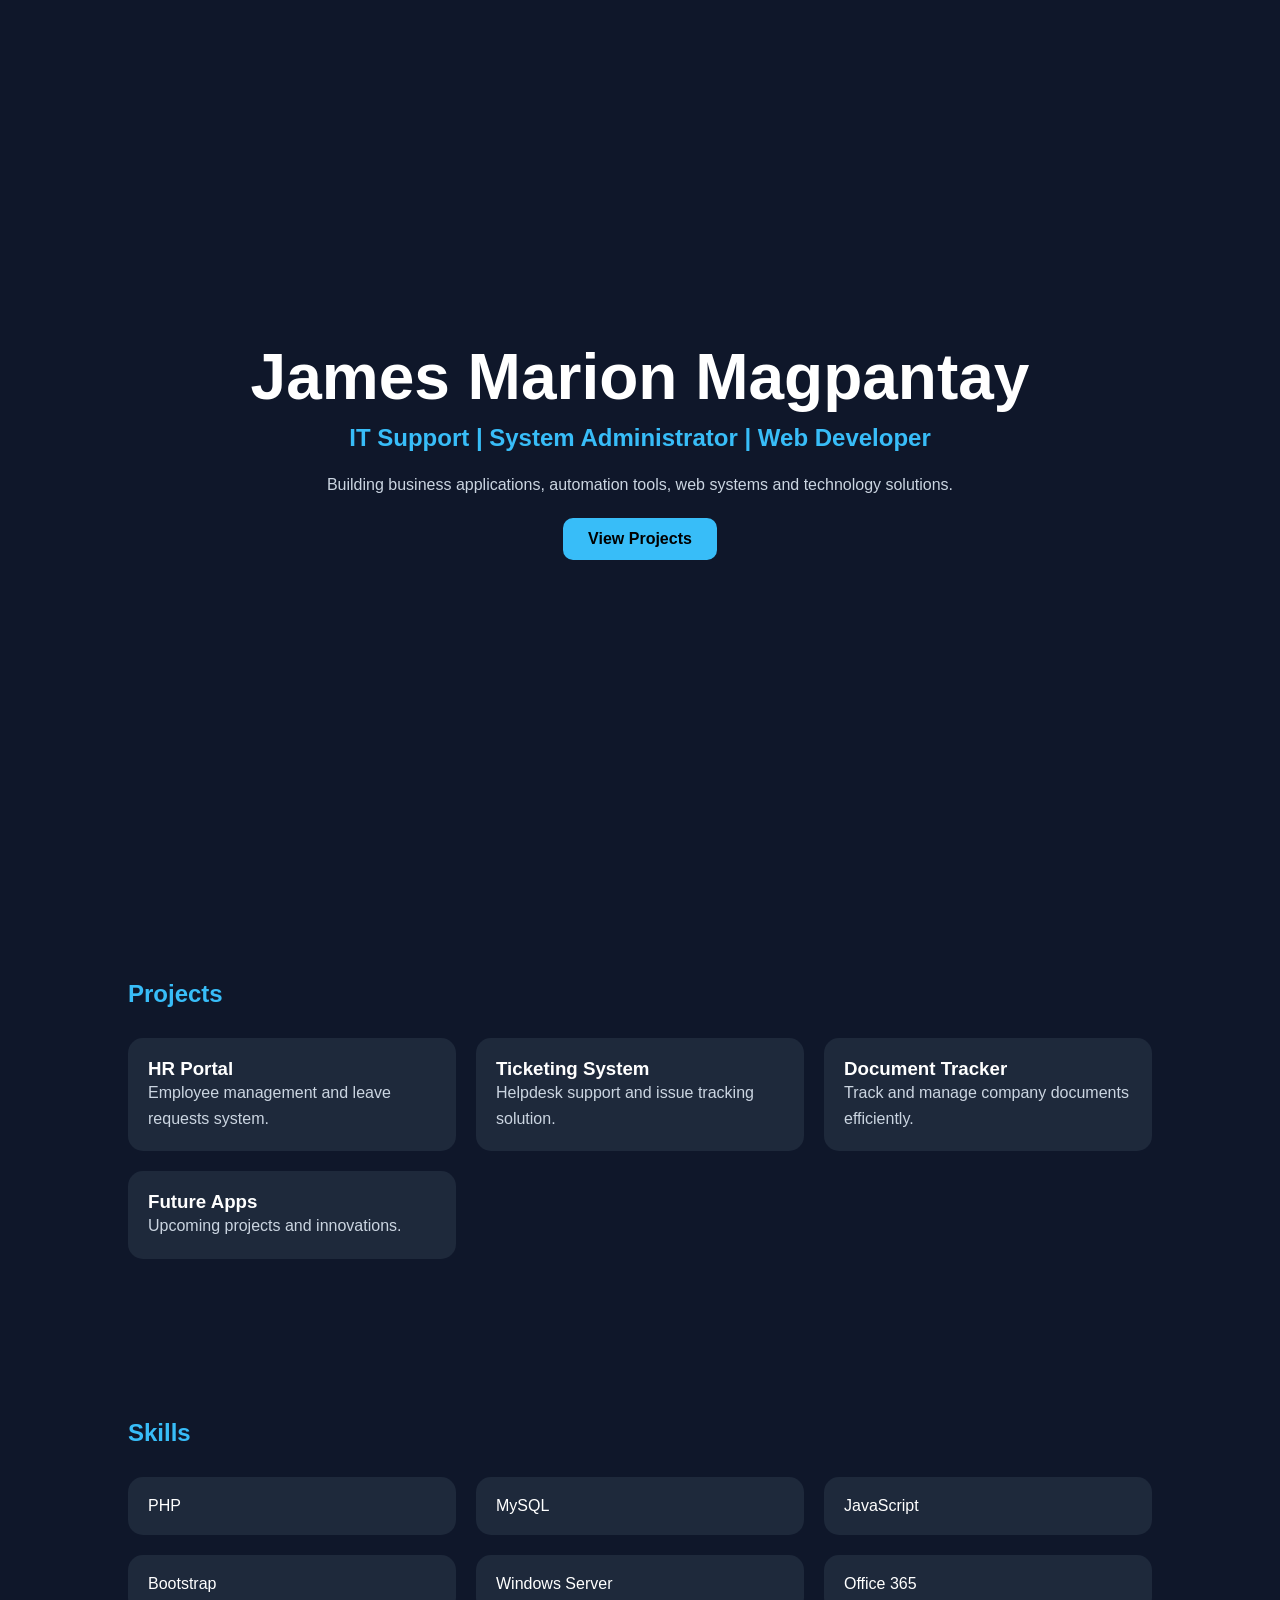
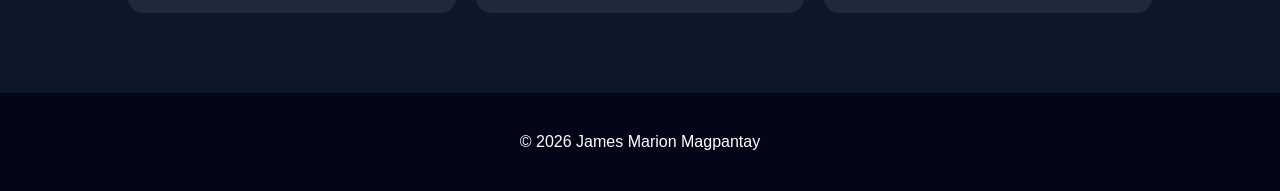
==== index.html @ 0eb78d51 "Rename Index.html to index.html" ====
<!DOCTYPE html>
<html lang="en">
<head>
<meta charset="UTF-8">
<meta name="viewport" content="width=device-width, initial-scale=1.0">
<title>James Marion Magpantay</title>

<style>
*{
margin:0;
padding:0;
box-sizing:border-box;
font-family:Segoe UI,sans-serif;
}

body{
background:#0f172a;
color:white;
}

header{
height:100vh;
display:flex;
flex-direction:column;
justify-content:center;
align-items:center;
text-align:center;
padding:20px;
}

h1{
font-size:4rem;
margin-bottom:10px;
}

h2{
color:#38bdf8;
margin-bottom:20px;
}

p{
max-width:700px;
line-height:1.6;
color:#cbd5e1;
}

.btn{
display:inline-block;
margin-top:20px;
padding:12px 25px;
background:#38bdf8;
color:#000;
text-decoration:none;
border-radius:10px;
font-weight:bold;
}

section{
padding:80px 10%;
}

.cards{
display:grid;
grid-template-columns:repeat(auto-fit,minmax(250px,1fr));
gap:20px;
margin-top:30px;
}

.card{
background:#1e293b;
padding:20px;
border-radius:15px;
transition:.3s;
}

.card:hover{
transform:translateY(-5px);
}

footer{
text-align:center;
padding:40px;
background:#020617;
}
</style>
</head>

<body>

<header>
<h1>James Marion Magpantay</h1>

<h2>IT Support | System Administrator | Web Developer</h2>

<p>
Building business applications, automation tools,
web systems and technology solutions.
</p>

<a href="#projects" class="btn">View Projects</a>
</header>

<section id="projects">

<h2>Projects</h2>

<div class="cards">

<div class="card">
<h3>HR Portal</h3>
<p>Employee management and leave requests system.</p>
</div>

<div class="card">
<h3>Ticketing System</h3>
<p>Helpdesk support and issue tracking solution.</p>
</div>

<div class="card">
<h3>Document Tracker</h3>
<p>Track and manage company documents efficiently.</p>
</div>

<div class="card">
<h3>Future Apps</h3>
<p>Upcoming projects and innovations.</p>
</div>

</div>

</section>

<section>

<h2>Skills</h2>

<div class="cards">

<div class="card">PHP</div>
<div class="card">MySQL</div>
<div class="card">JavaScript</div>
<div class="card">Bootstrap</div>
<div class="card">Windows Server</div>
<div class="card">Office 365</div>

</div>

</section>

<footer>
© 2026 James Marion Magpantay
</footer>

</body>
</html>
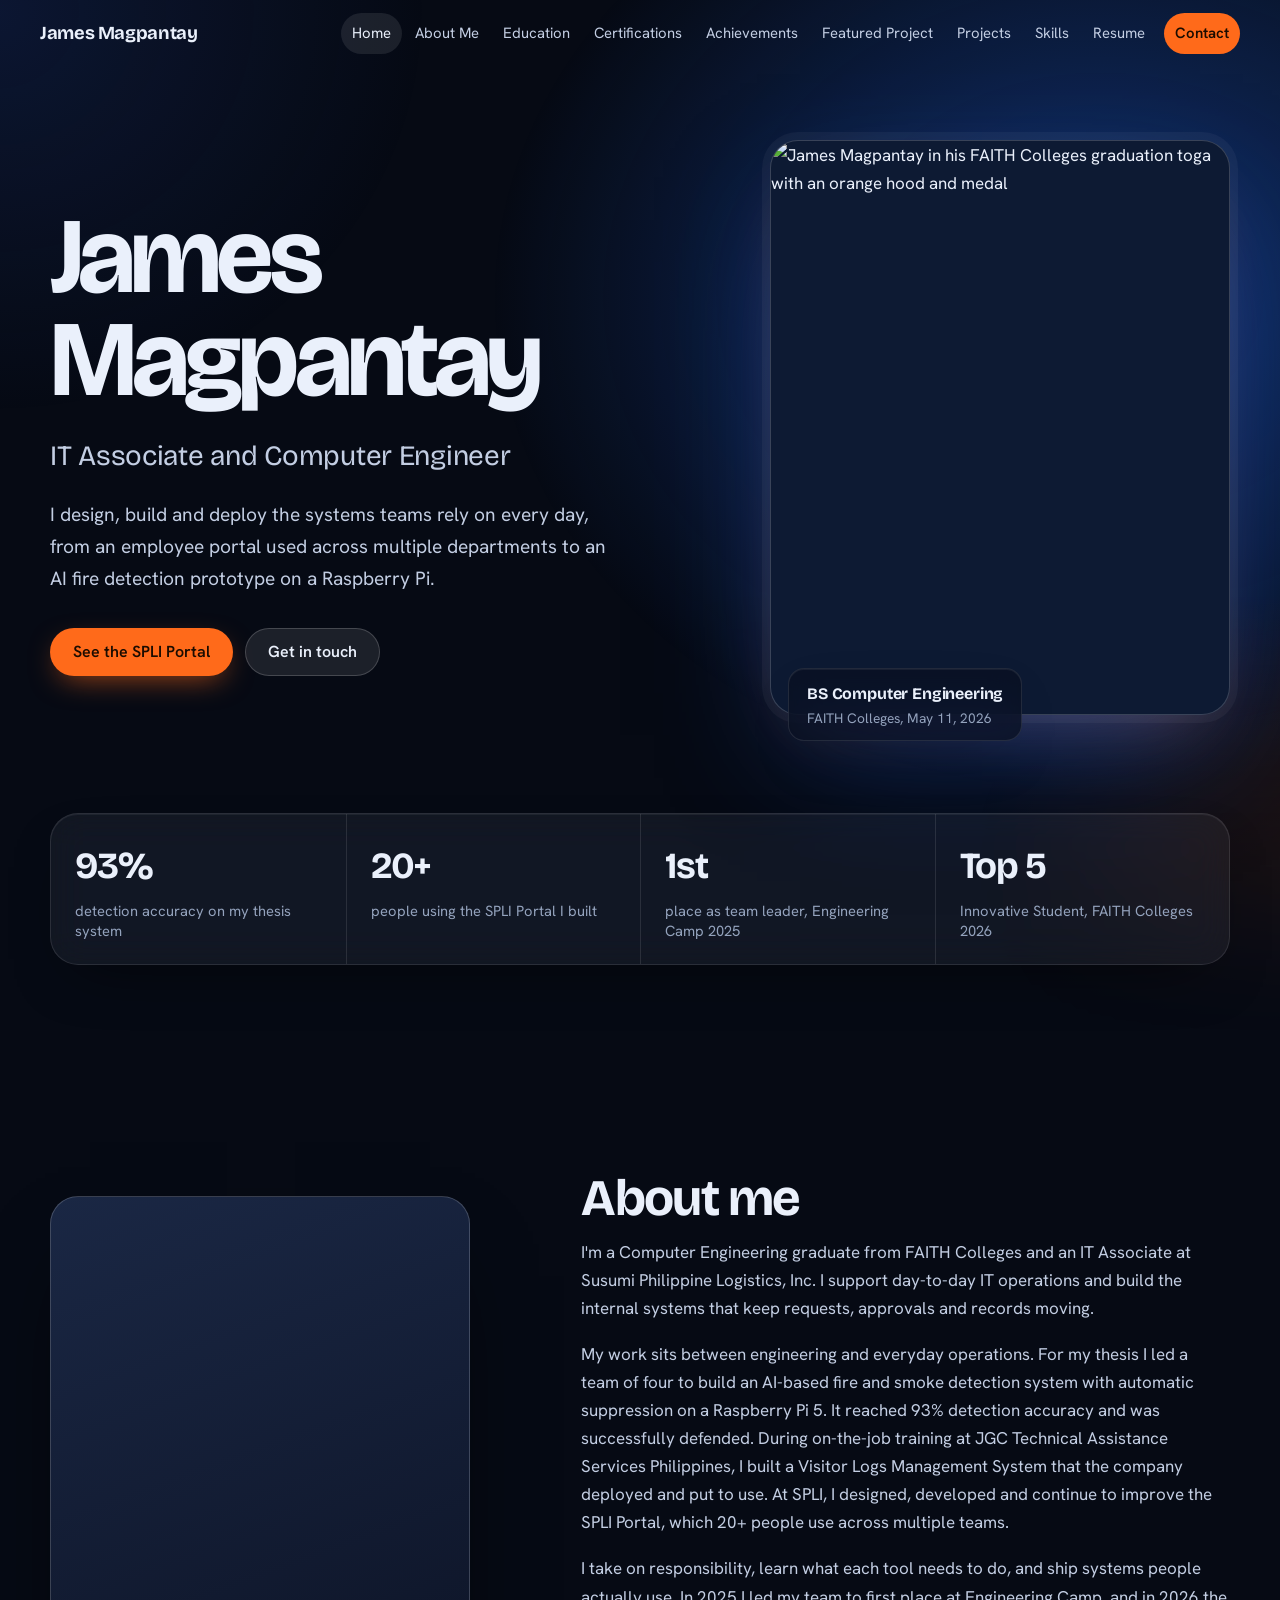
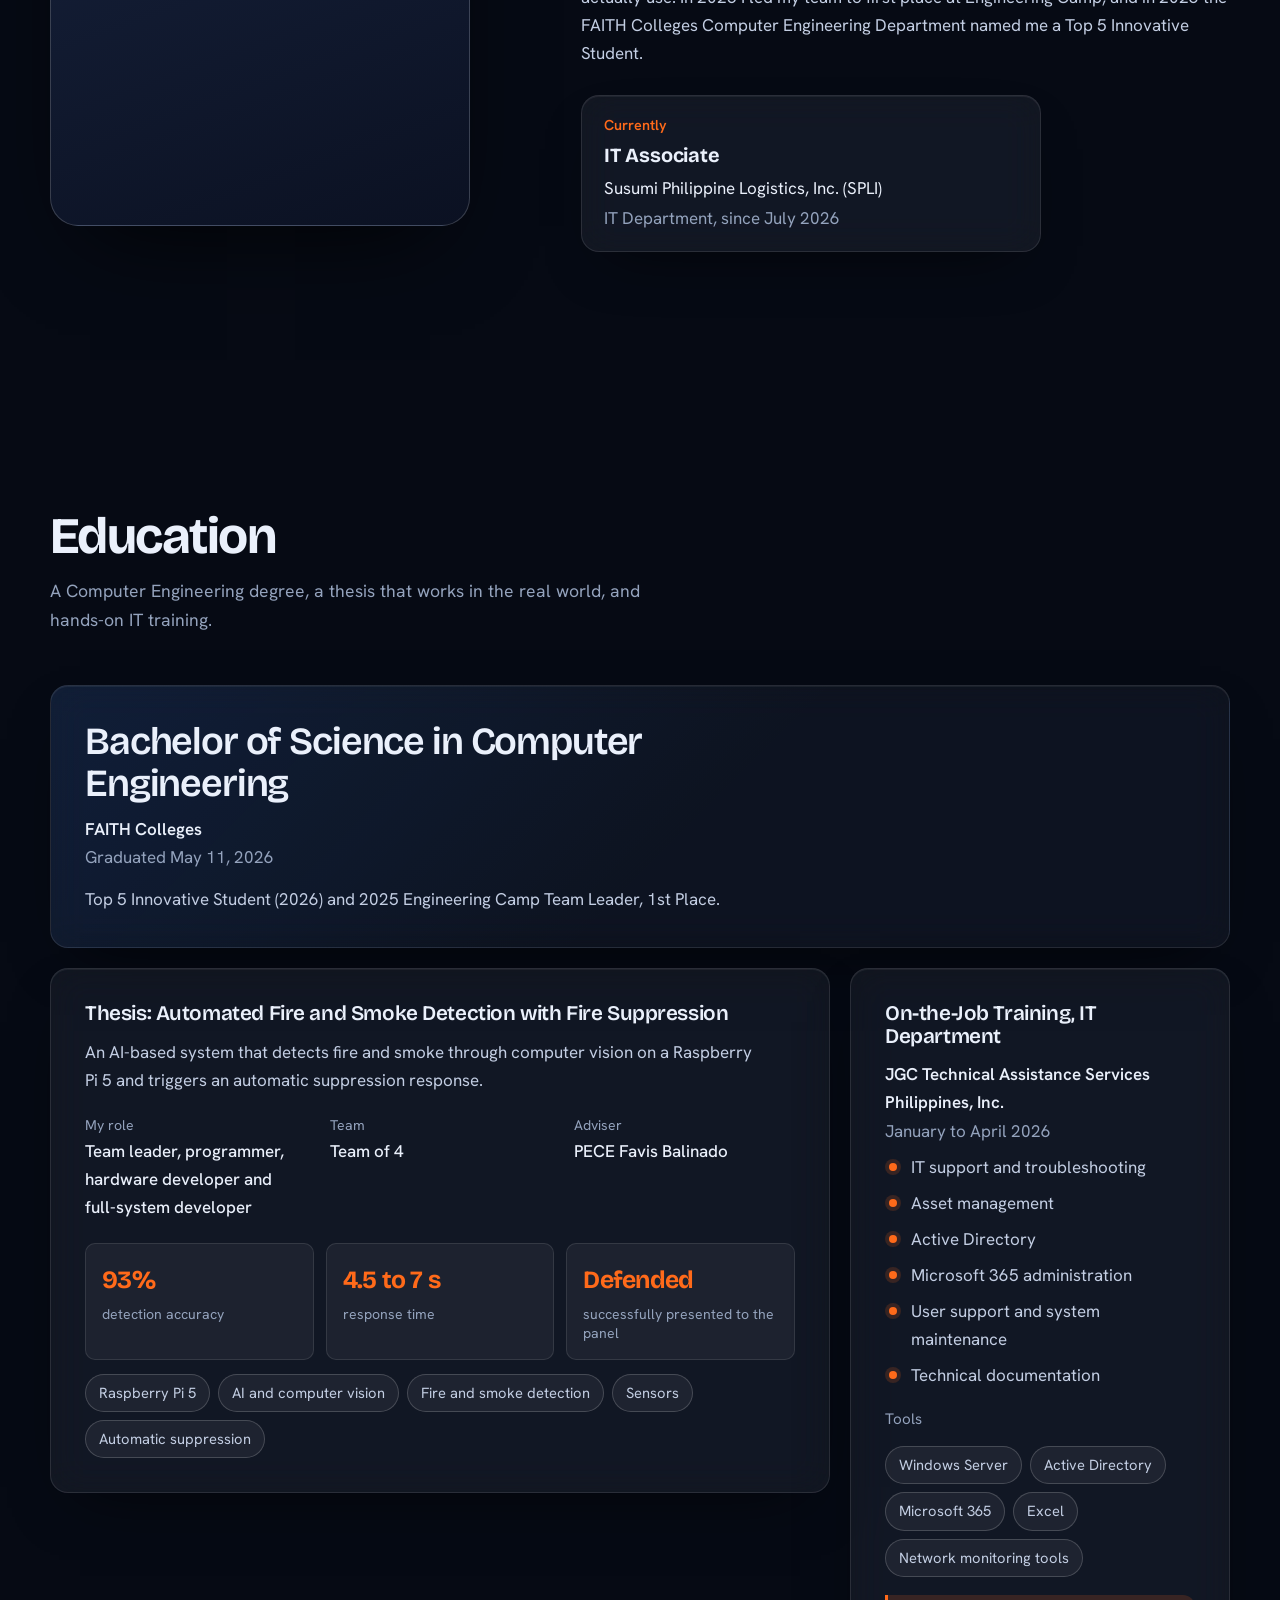
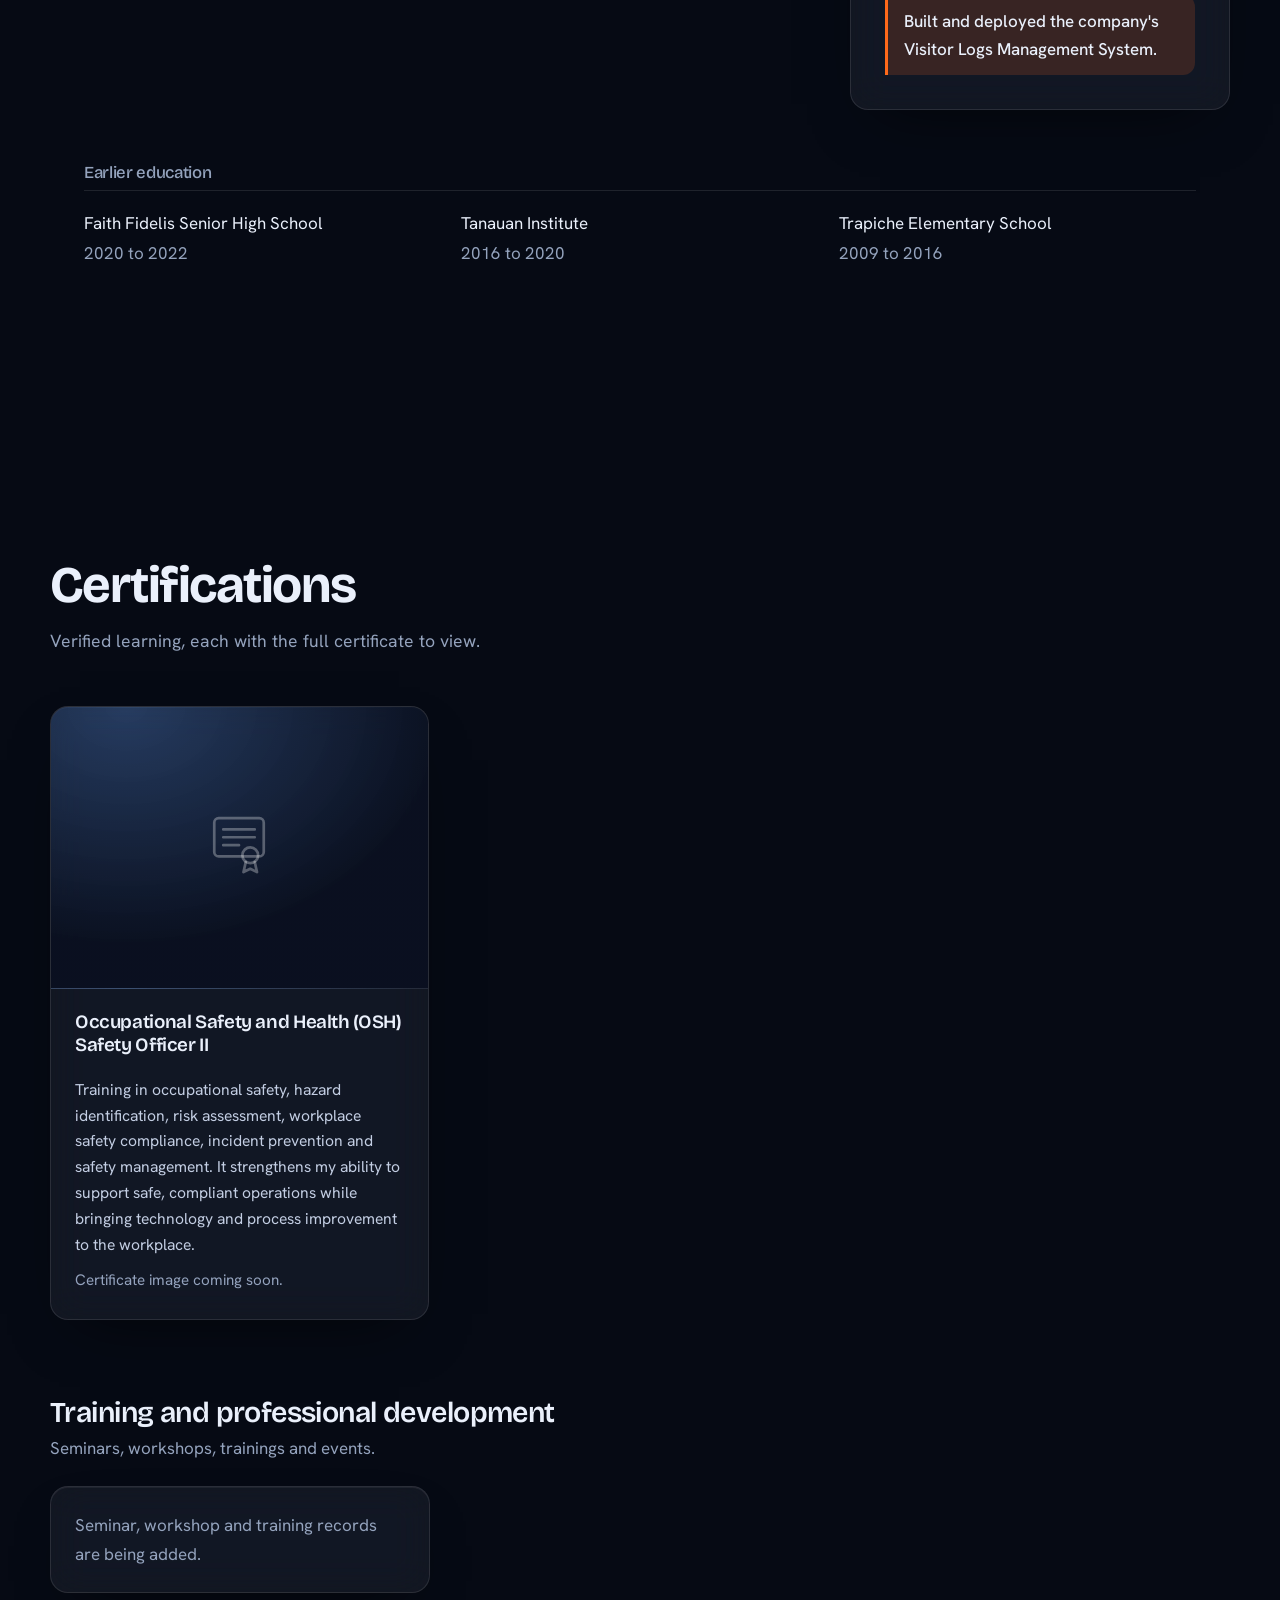
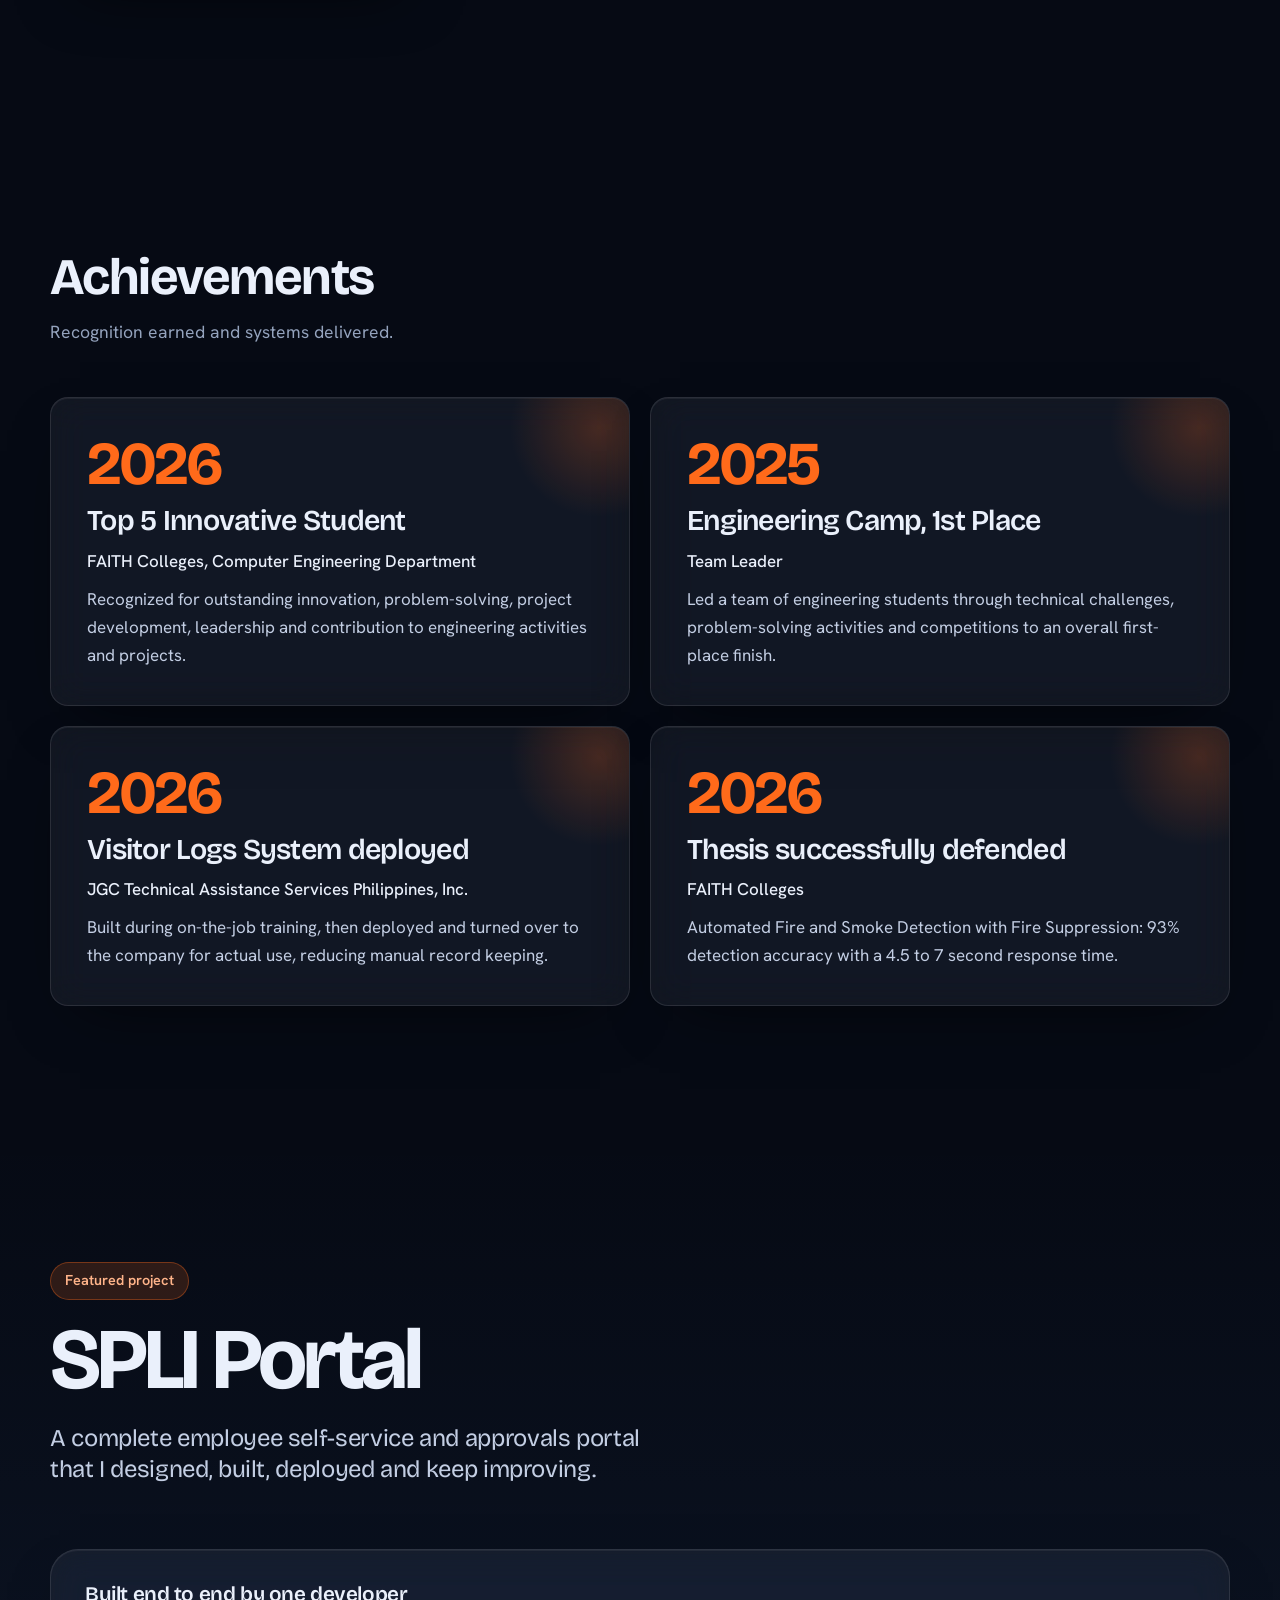
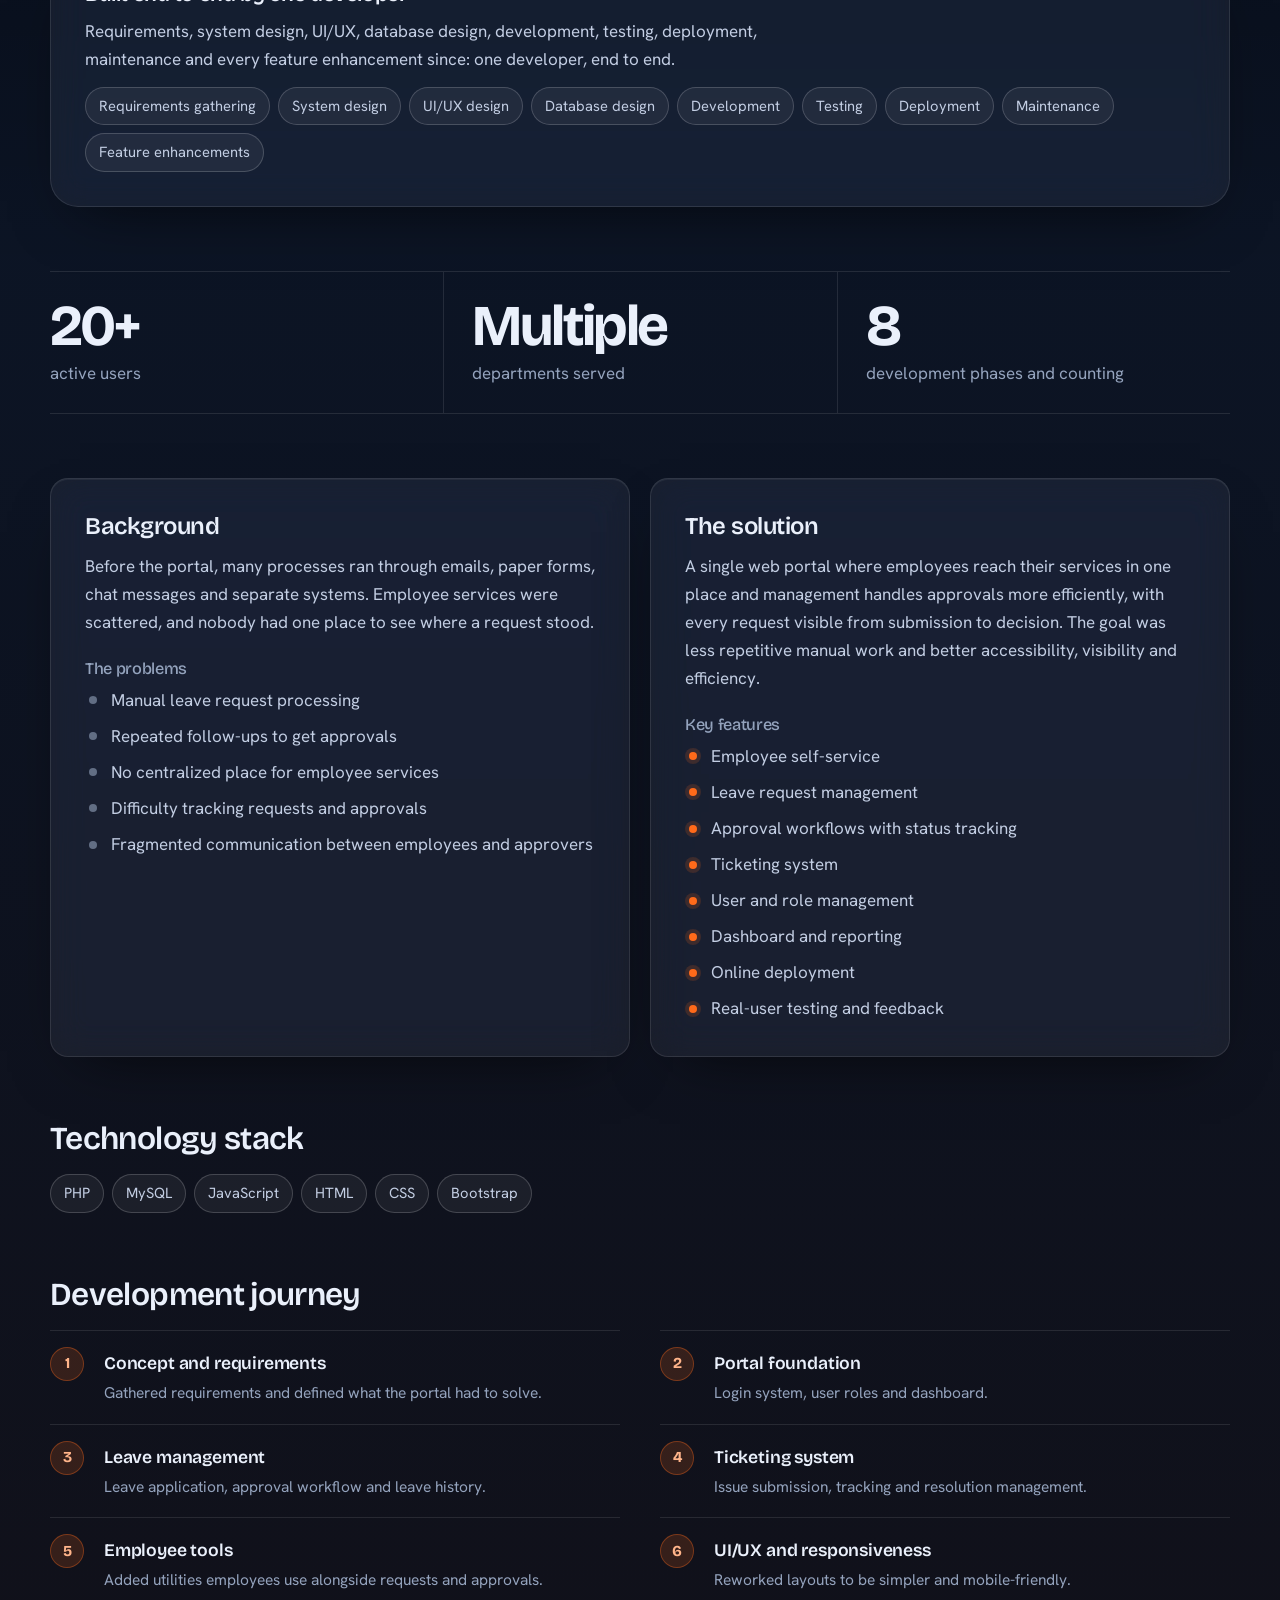
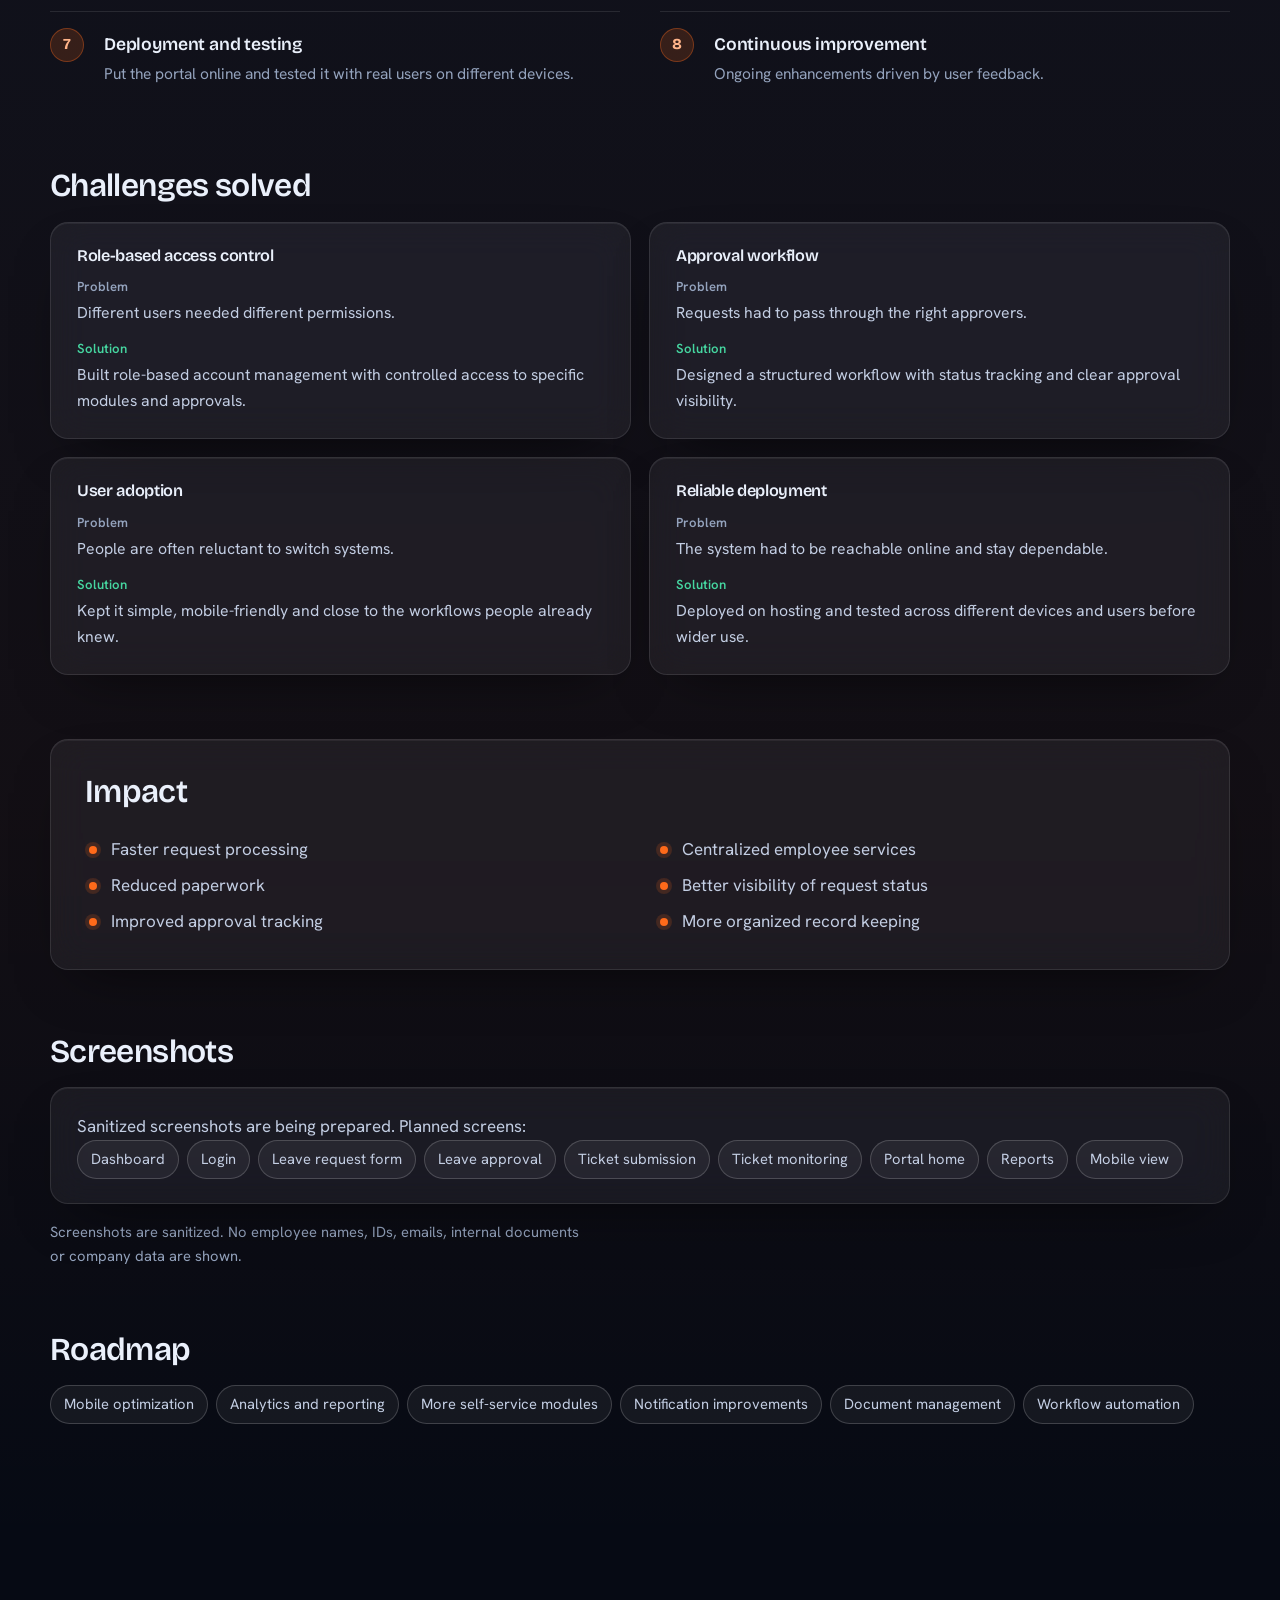
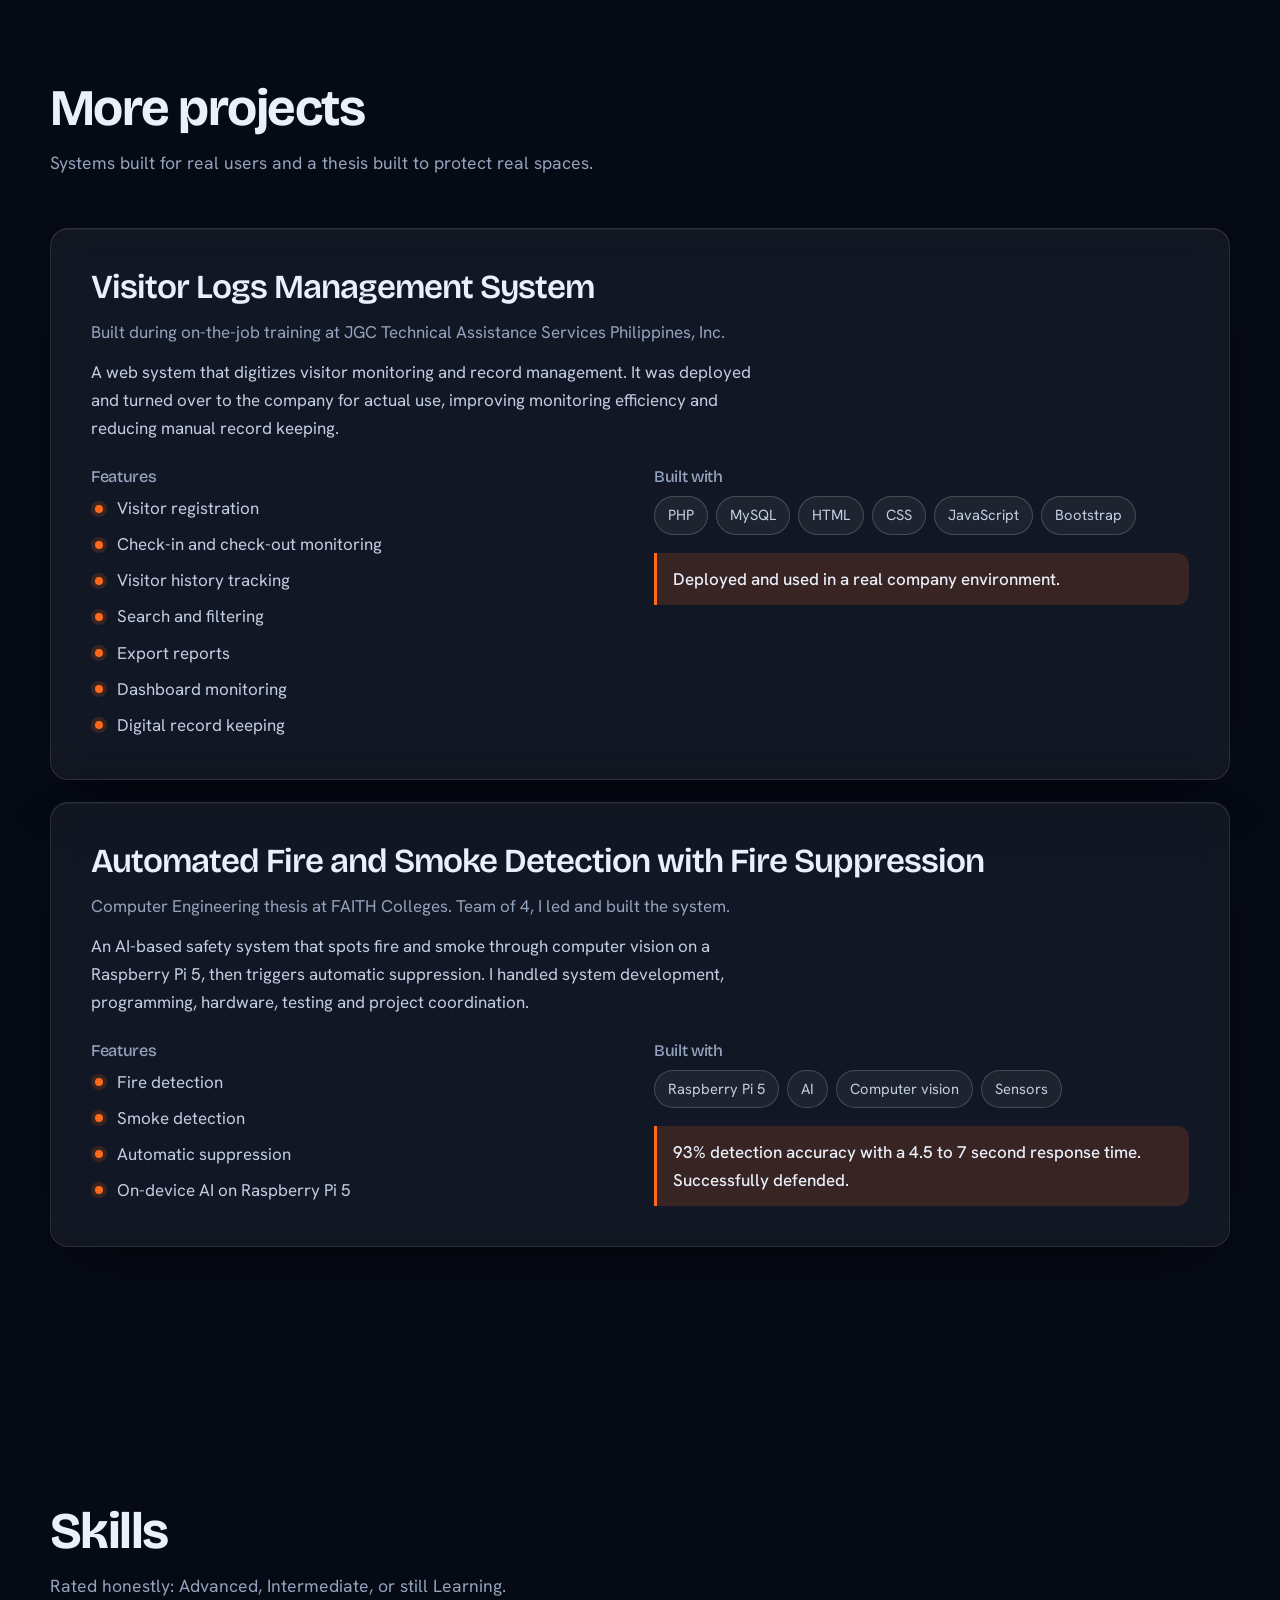
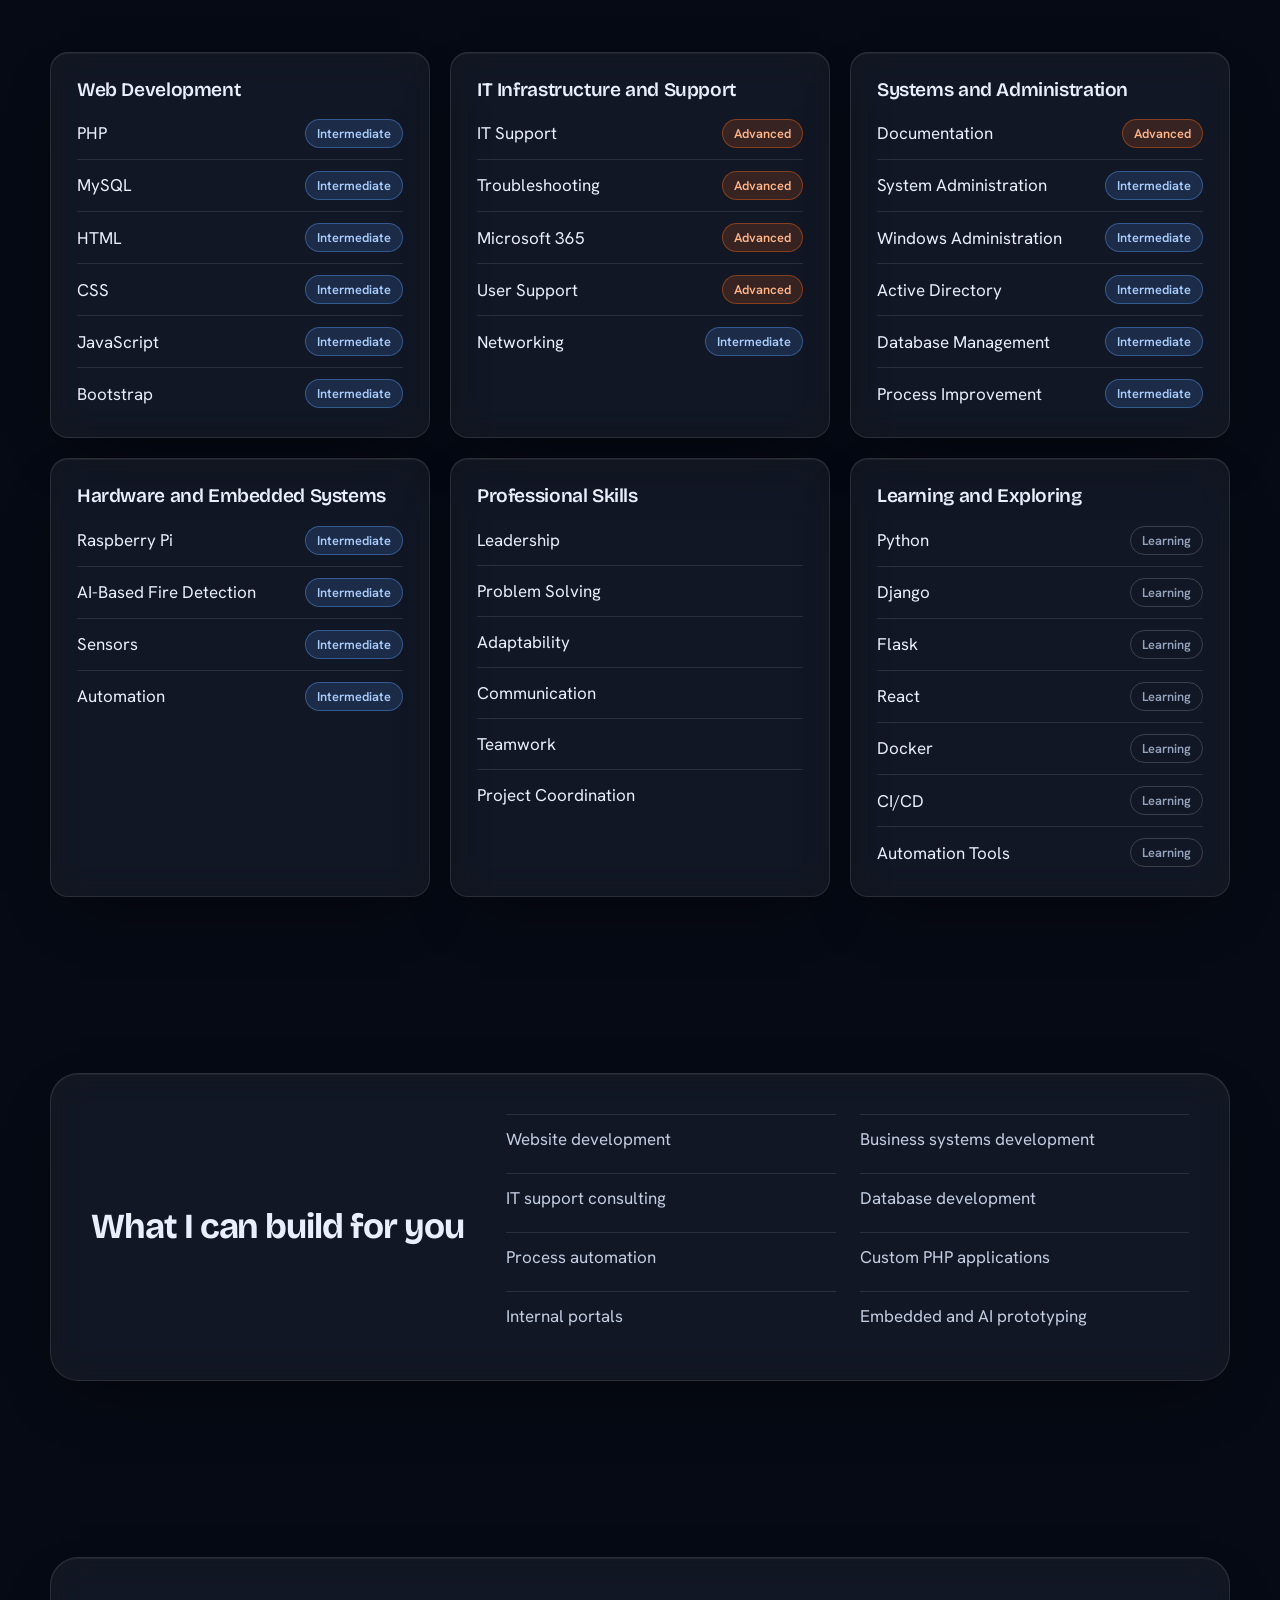
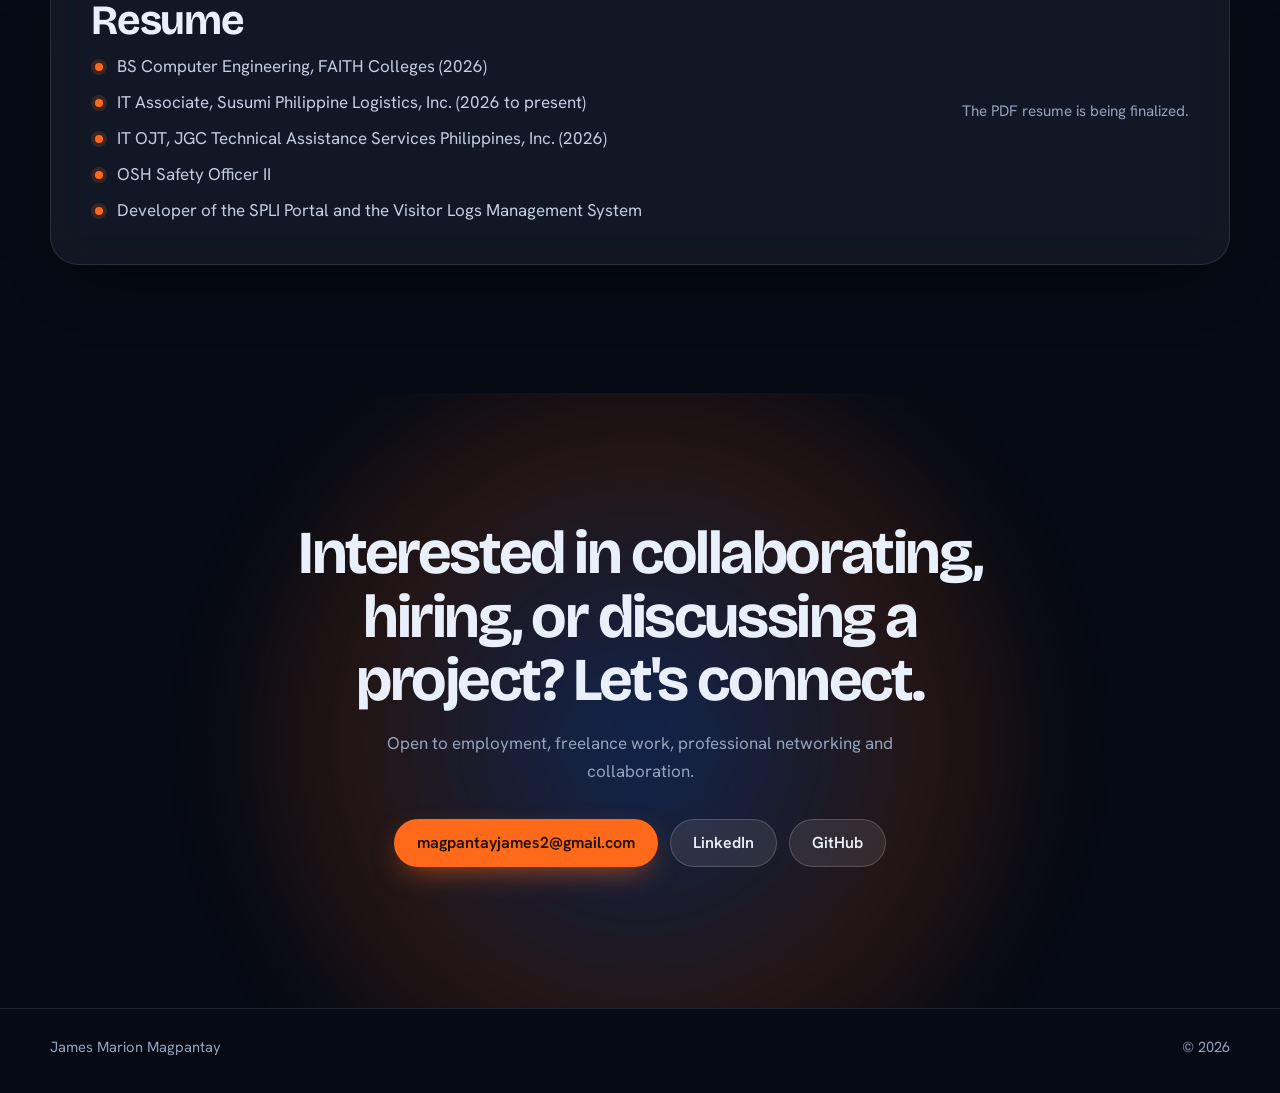
==== commit 986f1d2a: "Add files via upload" ====
--- a/index.html
+++ b/index.html
@@ -1,155 +1,199 @@
-<!DOCTYPE html>
+<!doctype html>
 <html lang="en">
 <head>
-<meta charset="UTF-8">
-<meta name="viewport" content="width=device-width, initial-scale=1.0">
-<title>James Marion Magpantay</title>
+  <meta charset="utf-8">
+  <meta name="viewport" content="width=device-width, initial-scale=1">
+  <title>James Magpantay | IT Associate and Computer Engineer</title>
+  <meta name="description" content="Portfolio of James Magpantay, Computer Engineering graduate and IT Associate. Projects, certifications, achievements and skills.">
+  <meta name="theme-color" content="#070b14">
+  <meta property="og:title" content="James Magpantay | IT Associate and Computer Engineer">
+  <meta property="og:description" content="Real projects, certifications and achievements: the SPLI Portal, a Visitor Logs system and an AI fire detection thesis.">
+  <meta property="og:image" content="assets/images/hero/graduation.jpg">
+  <meta property="og:type" content="website">
+  <link rel="icon" href="data:image/svg+xml,%3Csvg xmlns='http://www.w3.org/2000/svg' viewBox='0 0 64 64'%3E%3Crect width='64' height='64' rx='16' fill='%23070b14'/%3E%3Ctext x='32' y='43' font-family='Arial' font-size='30' font-weight='700' text-anchor='middle' fill='%23ff6a1a'%3EJM%3C/text%3E%3C/svg%3E">
+  <link rel="preconnect" href="https://fonts.googleapis.com">
+  <link rel="preconnect" href="https://fonts.gstatic.com" crossorigin>
+  <link href="https://fonts.googleapis.com/css2?family=Bricolage+Grotesque:opsz,wght@12..96,500;12..96,600;12..96,700&family=Hanken+Grotesk:wght@400;500;600&display=swap" rel="stylesheet">
+  <link rel="stylesheet" href="style.css">
+</head>
+<body>
+  <a class="skip" href="#main">Skip to content</a>
 
-<style>
-*{
-margin:0;
-padding:0;
-box-sizing:border-box;
-font-family:Segoe UI,sans-serif;
-}
+  <header class="nav" id="nav">
+    <div class="nav__inner">
+      <a class="nav__brand" href="#home" aria-label="James Magpantay, home">James Magpantay</a>
+      <button class="nav__toggle" id="navToggle" aria-expanded="false" aria-controls="navLinks" aria-label="Open menu">
+        <span></span><span></span>
+      </button>
+      <nav class="nav__links" id="navLinks" aria-label="Primary">
+        <a href="#home">Home</a>
+        <a href="#about">About Me</a>
+        <a href="#education">Education</a>
+        <a href="#certifications">Certifications</a>
+        <a href="#achievements">Achievements</a>
+        <a href="#featured">Featured Project</a>
+        <a href="#projects">Projects</a>
+        <a href="#skills">Skills</a>
+        <a href="#resume">Resume</a>
+        <a class="nav__cta" href="#contact">Contact</a>
+      </nav>
+    </div>
+  </header>
 
-body{
-background:#0f172a;
-color:white;
-}
+  <main id="main">
 
-header{
-height:100vh;
-display:flex;
-flex-direction:column;
-justify-content:center;
-align-items:center;
-text-align:center;
-padding:20px;
-}
+    <!-- HOME -->
+    <section class="hero" id="home" aria-label="Introduction">
+      <div class="hero__glow" aria-hidden="true"></div>
+      <div class="wrap hero__grid">
+        <div class="hero__copy">
+          <h1 class="hero__name" id="heroName">James Magpantay</h1>
+          <p class="hero__title" id="heroTitle">IT Associate and Computer Engineer</p>
+          <p class="hero__intro" id="heroIntro"></p>
+          <div class="hero__actions">
+            <a class="btn btn--primary" href="#featured">See the SPLI Portal</a>
+            <a class="btn btn--glass" href="#contact">Get in touch</a>
+          </div>
+        </div>
+        <figure class="hero__figure">
+          <div class="hero__frame">
+            <img id="heroImg" src="assets/images/hero/graduation.jpg" alt="James Magpantay in his graduation toga" width="1280" height="1600" fetchpriority="high">
+          </div>
+          <figcaption class="hero__caption glass">
+            <strong id="heroCapTitle">BS Computer Engineering</strong>
+            <span id="heroCapSub">FAITH Colleges, graduated May 11, 2026</span>
+          </figcaption>
+        </figure>
+      </div>
+      <div class="wrap">
+        <ul class="highlights glass" id="highlights"></ul>
+      </div>
+    </section>
 
-h1{
-font-size:4rem;
-margin-bottom:10px;
-}
+    <!-- ABOUT -->
+    <section class="section" id="about">
+      <div class="wrap about">
+        <div class="about__media" id="aboutMedia"></div>
+        <div class="about__body">
+          <h2 class="section__title">About me</h2>
+          <div id="aboutText" class="prose"></div>
+          <div id="aboutCurrent" class="current glass"></div>
+        </div>
+      </div>
+    </section>
 
-h2{
-color:#38bdf8;
-margin-bottom:20px;
-}
+    <!-- EDUCATION -->
+    <section class="section" id="education">
+      <div class="wrap">
+        <div class="section__head">
+          <h2 class="section__title">Education</h2>
+          <p class="section__lede">A Computer Engineering degree, a thesis that works in the real world, and hands-on IT training.</p>
+        </div>
+        <div id="educationBody" class="edu"></div>
+      </div>
+    </section>
 
-p{
-max-width:700px;
-line-height:1.6;
-color:#cbd5e1;
-}
+    <!-- CERTIFICATIONS -->
+    <section class="section" id="certifications">
+      <div class="wrap">
+        <div class="section__head">
+          <h2 class="section__title">Certifications</h2>
+          <p class="section__lede">Verified learning, each with the full certificate to view.</p>
+        </div>
+        <div id="certGrid" class="cert-grid"></div>
 
-.btn{
-display:inline-block;
-margin-top:20px;
-padding:12px 25px;
-background:#38bdf8;
-color:#000;
-text-decoration:none;
-border-radius:10px;
-font-weight:bold;
-}
+        <div class="subhead">
+          <h3>Training and professional development</h3>
+          <p>Seminars, workshops, trainings and events.</p>
+        </div>
+        <div id="trainingGrid" class="train-grid"></div>
+      </div>
+    </section>
 
-section{
-padding:80px 10%;
-}
+    <!-- ACHIEVEMENTS -->
+    <section class="section" id="achievements">
+      <div class="wrap">
+        <div class="section__head">
+          <h2 class="section__title">Achievements</h2>
+          <p class="section__lede">Recognition earned and systems delivered.</p>
+        </div>
+        <div id="achGrid" class="ach-grid"></div>
+      </div>
+    </section>
 
-.cards{
-display:grid;
-grid-template-columns:repeat(auto-fit,minmax(250px,1fr));
-gap:20px;
-margin-top:30px;
-}
+    <!-- FEATURED PROJECT -->
+    <section class="section section--featured" id="featured">
+      <div class="wrap">
+        <div id="featuredBody" class="case"></div>
+      </div>
+    </section>
 
-.card{
-background:#1e293b;
-padding:20px;
-border-radius:15px;
-transition:.3s;
-}
+    <!-- PROJECTS -->
+    <section class="section" id="projects">
+      <div class="wrap">
+        <div class="section__head">
+          <h2 class="section__title">More projects</h2>
+          <p class="section__lede">Systems built for real users and a thesis built to protect real spaces.</p>
+        </div>
+        <div id="projectList" class="proj-list"></div>
+      </div>
+    </section>
 
-.card:hover{
-transform:translateY(-5px);
-}
+    <!-- SKILLS -->
+    <section class="section" id="skills">
+      <div class="wrap">
+        <div class="section__head">
+          <h2 class="section__title">Skills</h2>
+          <p class="section__lede">Rated honestly: Advanced, Intermediate, or still Learning.</p>
+        </div>
+        <div id="skillGrid" class="skill-grid"></div>
+      </div>
+    </section>
 
-footer{
-text-align:center;
-padding:40px;
-background:#020617;
-}
-</style>
-</head>
+    <!-- SERVICES -->
+    <section class="section section--tight" id="services">
+      <div class="wrap">
+        <div class="services glass">
+          <h2 class="services__title">What I can build for you</h2>
+          <ul id="serviceList" class="services__list"></ul>
+        </div>
+      </div>
+    </section>
 
-<body>
+    <!-- RESUME -->
+    <section class="section" id="resume">
+      <div class="wrap">
+        <div class="resume glass" id="resumeBox"></div>
+      </div>
+    </section>
 
-<header>
-<h1>James Marion Magpantay</h1>
+    <!-- CONTACT -->
+    <section class="section section--contact" id="contact">
+      <div class="wrap contact">
+        <h2 class="contact__title" id="contactCta">Interested in collaborating, hiring, or discussing a project? Let's connect.</h2>
+        <p class="contact__sub">Open to employment, freelance work, professional networking and collaboration.</p>
+        <div class="contact__links" id="contactLinks"></div>
+      </div>
+    </section>
+  </main>
 
-<h2>IT Support | System Administrator | Web Developer</h2>
+  <footer class="footer">
+    <div class="wrap footer__inner">
+      <span id="footerName">James Magpantay</span>
+      <span id="footerYear"></span>
+    </div>
+  </footer>
 
-<p>
-Building business applications, automation tools,
-web systems and technology solutions.
-</p>
+  <!-- Lightbox for certificates and screenshots -->
+  <div class="lightbox" id="lightbox" role="dialog" aria-modal="true" aria-label="Image viewer" hidden>
+    <button class="lightbox__close" id="lightboxClose" aria-label="Close image">Close</button>
+    <figure class="lightbox__fig">
+      <img id="lightboxImg" alt="">
+      <figcaption id="lightboxCap"></figcaption>
+    </figure>
+  </div>
 
-<a href="#projects" class="btn">View Projects</a>
-</header>
-
-<section id="projects">
-
-<h2>Projects</h2>
-
-<div class="cards">
-
-<div class="card">
-<h3>HR Portal</h3>
-<p>Employee management and leave requests system.</p>
-</div>
-
-<div class="card">
-<h3>Ticketing System</h3>
-<p>Helpdesk support and issue tracking solution.</p>
-</div>
-
-<div class="card">
-<h3>Document Tracker</h3>
-<p>Track and manage company documents efficiently.</p>
-</div>
-
-<div class="card">
-<h3>Future Apps</h3>
-<p>Upcoming projects and innovations.</p>
-</div>
-
-</div>
-
-</section>
-
-<section>
-
-<h2>Skills</h2>
-
-<div class="cards">
-
-<div class="card">PHP</div>
-<div class="card">MySQL</div>
-<div class="card">JavaScript</div>
-<div class="card">Bootstrap</div>
-<div class="card">Windows Server</div>
-<div class="card">Office 365</div>
-
-</div>
-
-</section>
-
-<footer>
-© 2026 James Marion Magpantay
-</footer>
-
+  <script src="data.js"></script>
+  <script src="script.js"></script>
 </body>
 </html>
--- a/style.css
+++ b/style.css
@@ -0,0 +1,404 @@
+/* ==========================================================================
+   James Magpantay portfolio: style.css
+   Palette is taken straight from the graduation portrait:
+   studio navy backdrop + the orange of the FAITH Colleges hood.
+   ========================================================================== */
+
+:root {
+  --bg: #060a14;
+  --bg-2: #0a1020;
+  --ink: #eaf0fb;
+  --ink-soft: #c3cee3;
+  --muted: #94a3bd;
+  --line: rgba(255, 255, 255, 0.1);
+  --line-strong: rgba(255, 255, 255, 0.18);
+  --glass: rgba(255, 255, 255, 0.055);
+  --glass-strong: rgba(255, 255, 255, 0.09);
+  --orange: #ff6a1a;
+  --orange-soft: rgba(255, 106, 26, 0.16);
+  --blue: #5b9dff;
+  --blue-soft: rgba(91, 157, 255, 0.16);
+  --ok: #46d6a0;
+
+  --font-display: "Bricolage Grotesque", "Segoe UI", system-ui, -apple-system, sans-serif;
+  --font-body: "Hanken Grotesk", "Segoe UI", system-ui, -apple-system, sans-serif;
+
+  --r-s: 10px;
+  --r-m: 18px;
+  --r-l: 28px;
+  --wrap: 1180px;
+  --gutter: clamp(18px, 4vw, 40px);
+  --nav-h: 68px;
+}
+
+*, *::before, *::after { box-sizing: border-box; }
+html { scroll-behavior: smooth; scroll-padding-top: calc(var(--nav-h) + 12px); -webkit-text-size-adjust: 100%; }
+body {
+  margin: 0;
+  background: var(--bg);
+  color: var(--ink);
+  font-family: var(--font-body);
+  font-size: 1.0625rem;
+  line-height: 1.65;
+  -webkit-font-smoothing: antialiased;
+  overflow-x: hidden;
+}
+body.is-locked { overflow: hidden; }
+img { max-width: 100%; display: block; }
+a { color: inherit; }
+ul, ol { margin: 0; padding: 0; list-style: none; }
+h1, h2, h3, h4, p, dl, dd, figure { margin: 0; }
+button { font: inherit; color: inherit; }
+
+h1, h2, h3, h4 { font-family: var(--font-display); line-height: 1.1; letter-spacing: -0.02em; font-weight: 600; }
+h2 { font-size: clamp(2rem, 4.2vw, 3.2rem); font-weight: 700; letter-spacing: -0.03em; }
+h3 { font-size: 1.3rem; }
+h4 { font-size: 1.02rem; }
+p { max-width: 68ch; }
+
+.wrap { width: min(var(--wrap), 100% - var(--gutter) * 2); margin-inline: auto; }
+.muted { color: var(--muted); }
+.subtle { color: var(--muted); font-size: 0.95rem; }
+
+:focus-visible { outline: 2px solid var(--orange); outline-offset: 3px; border-radius: 6px; }
+.skip { position: absolute; left: -999px; top: 8px; background: var(--orange); color: #1a0b00; padding: 8px 14px; border-radius: 8px; z-index: 200; font-weight: 600; }
+.skip:focus { left: 12px; }
+
+/* ---------- glass ---------- */
+.glass {
+  background: var(--glass);
+  border: 1px solid var(--line);
+  border-radius: var(--r-m);
+  -webkit-backdrop-filter: blur(18px) saturate(140%);
+  backdrop-filter: blur(18px) saturate(140%);
+  box-shadow: 0 1px 0 rgba(255, 255, 255, 0.06) inset, 0 24px 60px -30px rgba(0, 0, 0, 0.7);
+}
+
+/* ---------- buttons ---------- */
+.btn {
+  display: inline-flex; align-items: center; justify-content: center;
+  min-height: 48px; padding: 0 22px;
+  border-radius: 999px; border: 1px solid transparent;
+  font-weight: 600; font-size: 1rem; text-decoration: none; cursor: pointer;
+  transition: transform .25s ease, background .25s ease, border-color .25s ease, box-shadow .25s ease;
+}
+.btn--primary { background: var(--orange); color: #1b0c00; box-shadow: 0 10px 30px -10px rgba(255, 106, 26, 0.7); }
+.btn--primary:hover { transform: translateY(-2px); background: #ff7d36; }
+.btn--glass { background: var(--glass-strong); border-color: var(--line-strong); -webkit-backdrop-filter: blur(14px); backdrop-filter: blur(14px); }
+.btn--glass:hover { transform: translateY(-2px); border-color: rgba(255, 255, 255, 0.34); }
+.link-btn { background: none; border: 0; padding: 0; color: var(--orange); font-weight: 600; cursor: pointer; text-decoration: underline; text-underline-offset: 4px; }
+.link-btn:hover { color: #ff9a62; }
+
+/* ---------- nav ---------- */
+.nav { position: fixed; inset: 0 0 auto 0; height: var(--nav-h); z-index: 100; transition: background .3s ease, border-color .3s ease; border-bottom: 1px solid transparent; }
+.nav.is-scrolled, .nav.is-open { background: rgba(6, 10, 20, 0.72); -webkit-backdrop-filter: blur(20px) saturate(150%); backdrop-filter: blur(20px) saturate(150%); border-color: var(--line); }
+.nav__inner { height: 100%; width: min(1320px, 100% - var(--gutter) * 2); margin-inline: auto; display: flex; align-items: center; justify-content: space-between; gap: 24px; }
+.nav__brand { font-family: var(--font-display); font-weight: 700; font-size: 1.15rem; letter-spacing: -0.02em; text-decoration: none; white-space: nowrap; }
+.nav__links { display: flex; align-items: center; gap: 2px; }
+.nav__links a { text-decoration: none; font-size: 0.93rem; color: var(--ink-soft); padding: 8px 11px; border-radius: 999px; transition: color .2s ease, background .2s ease; white-space: nowrap; }
+.nav__links a:hover { color: var(--ink); background: var(--glass); }
+.nav__links a[aria-current="true"] { color: var(--ink); background: var(--glass-strong); }
+.nav__links .nav__cta { background: var(--orange); color: #1b0c00; font-weight: 600; margin-left: 6px; }
+.nav__links .nav__cta:hover { background: #ff7d36; color: #1b0c00; }
+.nav__toggle { display: none; width: 44px; height: 44px; border-radius: 12px; border: 1px solid var(--line-strong); background: var(--glass); position: relative; cursor: pointer; }
+.nav__toggle span { position: absolute; left: 12px; right: 12px; height: 2px; background: var(--ink); border-radius: 2px; transition: transform .3s ease, top .3s ease; }
+.nav__toggle span:first-child { top: 17px; }
+.nav__toggle span:last-child { top: 25px; }
+.nav.is-open .nav__toggle span:first-child { top: 21px; transform: rotate(45deg); }
+.nav.is-open .nav__toggle span:last-child { top: 21px; transform: rotate(-45deg); }
+
+@media (max-width: 1180px) {
+  .nav__toggle { display: block; }
+  .nav__links {
+    position: fixed; top: var(--nav-h); left: 0; right: 0;
+    flex-direction: column; align-items: stretch; gap: 4px;
+    padding: 16px var(--gutter) 24px;
+    background: rgba(6, 10, 20, 0.985);
+    -webkit-backdrop-filter: blur(24px); backdrop-filter: blur(24px);
+    border-bottom: 1px solid var(--line);
+    max-height: calc(100vh - var(--nav-h)); overflow-y: auto;
+    transform: translateY(-8px); opacity: 0; visibility: hidden;
+    transition: opacity .25s ease, transform .25s ease, visibility .25s;
+  }
+  .nav.is-open .nav__links { opacity: 1; transform: none; visibility: visible; }
+  .nav__links a { font-size: 1.05rem; padding: 14px 16px; border-radius: 12px; }
+  .nav__links .nav__cta { margin: 8px 0 0; text-align: center; }
+}
+
+/* ---------- hero ---------- */
+.hero { position: relative; padding: calc(var(--nav-h) + clamp(28px, 6vw, 72px)) 0 clamp(40px, 6vw, 80px); overflow: hidden; isolation: isolate; }
+.hero__glow {
+  position: absolute; inset: -10% -10% 0 -10%; z-index: -1;
+  background:
+    radial-gradient(55% 60% at 80% 35%, rgba(28, 84, 190, 0.55), transparent 72%),
+    radial-gradient(35% 35% at 96% 85%, rgba(255, 106, 26, 0.2), transparent 70%),
+    radial-gradient(40% 50% at 8% 10%, rgba(30, 60, 140, 0.25), transparent 70%);
+  -webkit-mask-image: linear-gradient(to bottom, #000 60%, transparent);
+  mask-image: linear-gradient(to bottom, #000 60%, transparent);
+}
+.hero__grid { display: grid; grid-template-columns: minmax(0, 1.05fr) minmax(0, 0.8fr); align-items: center; gap: clamp(32px, 6vw, 88px); }
+.hero__name { font-size: clamp(3.2rem, 8.4vw, 7rem); font-weight: 700; letter-spacing: -0.045em; line-height: 0.96; }
+.hero__title { margin-top: 22px; font-family: var(--font-display); font-size: clamp(1.25rem, 2.4vw, 1.75rem); color: var(--ink-soft); letter-spacing: -0.01em; }
+.hero__intro { margin-top: 20px; color: var(--ink-soft); font-size: clamp(1.05rem, 1.5vw, 1.2rem); max-width: 52ch; }
+.hero__actions { margin-top: 34px; display: flex; flex-wrap: wrap; gap: 12px; }
+
+.hero__figure { position: relative; justify-self: end; width: min(100%, 460px); padding-bottom: 26px; }
+.hero__frame {
+  aspect-ratio: 4 / 5; border-radius: var(--r-l); overflow: hidden;
+  border: 1px solid var(--line-strong);
+  box-shadow: 0 0 0 8px rgba(255, 255, 255, 0.04), 0 50px 120px -30px rgba(26, 78, 180, 0.65), 0 30px 60px -30px rgba(255, 106, 26, 0.35);
+  background: #0d1a33;
+}
+.hero__frame img { width: 100%; height: 100%; object-fit: cover; object-position: 50% 20%; }
+.hero__caption { position: absolute; left: 18px; bottom: 0; display: flex; flex-direction: column; gap: 2px; padding: 12px 18px; border-radius: 16px; max-width: 68%; background: rgba(10, 16, 32, 0.78); }
+.hero__caption strong { font-family: var(--font-display); font-size: 1rem; letter-spacing: -0.01em; }
+.hero__caption span { color: var(--muted); font-size: 0.86rem; line-height: 1.35; }
+
+@keyframes rise { from { opacity: 0; transform: translateY(18px); } to { opacity: 1; transform: none; } }
+@keyframes settle { from { opacity: 0; transform: translateY(26px) scale(0.975); } to { opacity: 1; transform: none; } }
+.hero__copy > * { animation: rise .8s cubic-bezier(.2, .7, .2, 1) both; }
+.hero__copy > :nth-child(2) { animation-delay: .08s; }
+.hero__copy > :nth-child(3) { animation-delay: .16s; }
+.hero__copy > :nth-child(4) { animation-delay: .24s; }
+.hero__figure { animation: settle 1s cubic-bezier(.2, .7, .2, 1) .12s both; }
+
+.highlights { margin-top: clamp(40px, 6vw, 72px); display: grid; grid-template-columns: repeat(4, 1fr); border-radius: var(--r-l); overflow: hidden; }
+.highlights li { padding: 22px 24px; display: flex; flex-direction: column; gap: 4px; border-left: 1px solid var(--line); }
+.highlights li:first-child { border-left: 0; }
+.highlights strong { font-family: var(--font-display); font-size: clamp(1.7rem, 3vw, 2.3rem); font-weight: 700; letter-spacing: -0.03em; color: var(--ink); }
+.highlights span { color: var(--muted); font-size: 0.92rem; line-height: 1.4; }
+
+@media (max-width: 900px) {
+  .hero__grid { grid-template-columns: 1fr; }
+  .hero__figure { justify-self: center; order: 2; width: min(100%, 420px); }
+  .highlights { grid-template-columns: repeat(2, 1fr); }
+  .highlights li:nth-child(3) { border-left: 0; }
+  .highlights li:nth-child(n+3) { border-top: 1px solid var(--line); }
+}
+@media (max-width: 480px) {
+  .highlights li { padding: 18px 16px; }
+}
+
+/* ---------- sections ---------- */
+.section { padding: clamp(64px, 10vw, 128px) 0; position: relative; }
+.section--tight { padding: clamp(24px, 4vw, 48px) 0; }
+.section__head { margin-bottom: clamp(28px, 4vw, 52px); }
+.section__title { margin-bottom: 12px; }
+.section__lede { color: var(--muted); font-size: 1.1rem; max-width: 60ch; }
+.subhead { margin: clamp(48px, 6vw, 80px) 0 24px; }
+.subhead h3 { font-size: clamp(1.4rem, 2.4vw, 1.8rem); }
+.subhead p { color: var(--muted); margin-top: 6px; }
+
+.js .reveal { opacity: 0; transform: translateY(14px); transition: opacity .7s ease, transform .7s cubic-bezier(.2, .7, .2, 1); }
+.js .reveal.is-in { opacity: 1; transform: none; }
+
+.chips { display: flex; flex-wrap: wrap; gap: 8px; margin-top: 14px; }
+.chips li { padding: 6px 13px; border-radius: 999px; border: 1px solid var(--line-strong); background: var(--glass); font-size: 0.92rem; color: var(--ink-soft); }
+.ticks li { position: relative; padding-left: 26px; margin-top: 8px; color: var(--ink-soft); }
+.ticks li::before { content: ""; position: absolute; left: 4px; top: 0.62em; width: 8px; height: 8px; border-radius: 50%; background: var(--orange); box-shadow: 0 0 0 4px var(--orange-soft); }
+.crosses li { position: relative; padding-left: 26px; margin-top: 8px; color: var(--ink-soft); }
+.crosses li::before { content: ""; position: absolute; left: 4px; top: 0.62em; width: 8px; height: 8px; border-radius: 50%; background: var(--muted); opacity: .6; }
+.tag { display: inline-block; padding: 3px 11px; border-radius: 999px; background: var(--blue-soft); color: #a9ccff; font-size: 0.82rem; font-weight: 600; }
+.callout { margin-top: 18px; padding: 12px 16px; border-left: 3px solid var(--orange); background: var(--orange-soft); border-radius: 0 12px 12px 0; color: var(--ink); font-weight: 500; }
+.empty { padding: 24px; color: var(--muted); }
+
+/* ---------- about ---------- */
+.about { display: grid; grid-template-columns: minmax(0, 0.7fr) minmax(0, 1fr); gap: clamp(28px, 6vw, 80px); align-items: center; }
+.about__photo { border-radius: var(--r-l); overflow: hidden; border: 1px solid var(--line-strong); aspect-ratio: 2 / 3; background: linear-gradient(160deg, #1a2744, #0b1122); box-shadow: 0 40px 90px -40px rgba(0, 0, 0, 0.9); max-width: 420px; }
+.about__photo img { width: 100%; height: 100%; object-fit: cover; object-position: 50% 12%; }
+.prose p { margin-top: 18px; color: var(--ink-soft); }
+.prose p:first-child { margin-top: 0; }
+.current { margin-top: 28px; padding: 18px 22px; display: flex; flex-direction: column; gap: 2px; max-width: 460px; }
+.current__label { color: var(--orange); font-weight: 600; font-size: 0.9rem; }
+.current strong { font-family: var(--font-display); font-size: 1.25rem; letter-spacing: -0.01em; }
+@media (max-width: 860px) { .about { grid-template-columns: 1fr; } .about__photo { max-width: 340px; } }
+
+/* ---------- education ---------- */
+.edu { display: grid; grid-template-columns: repeat(6, 1fr); gap: 20px; }
+.edu > article, .edu > aside { padding: clamp(22px, 3vw, 34px); }
+.edu__degree { grid-column: span 6; background: linear-gradient(135deg, rgba(91, 157, 255, 0.14), rgba(255, 255, 255, 0.04) 55%); }
+.edu__degree h3 { font-size: clamp(1.6rem, 3.2vw, 2.4rem); letter-spacing: -0.03em; max-width: 24ch; }
+.edu__school { margin-top: 10px; font-weight: 600; color: var(--ink); }
+.edu__degree p:last-child { margin-top: 14px; color: var(--ink-soft); }
+.edu__thesis { grid-column: span 4; align-self: start; }
+.edu__ojt { grid-column: span 2; }
+.edu__thesis h3, .edu__ojt h3 { margin-bottom: 12px; }
+.edu__thesis > p { color: var(--ink-soft); }
+.facts { margin: 20px 0; display: grid; grid-template-columns: repeat(auto-fit, minmax(170px, 1fr)); gap: 14px 24px; }
+.facts dt { color: var(--muted); font-size: 0.88rem; }
+.facts dd { font-weight: 500; }
+.results { display: grid; grid-template-columns: repeat(3, 1fr); gap: 12px; margin: 22px 0 6px; }
+.results li { padding: 16px; border-radius: var(--r-s); background: rgba(255, 255, 255, 0.05); border: 1px solid var(--line); display: flex; flex-direction: column; gap: 4px; }
+.results strong { font-family: var(--font-display); font-size: 1.55rem; letter-spacing: -0.03em; color: var(--orange); }
+.results span { color: var(--muted); font-size: 0.88rem; line-height: 1.35; }
+.edu__ojt .subtle { margin-top: 18px; }
+.edu__earlier { grid-column: span 6; padding: 0; background: none; }
+.edu__earlier h3 { margin-bottom: 8px; font-size: 1.05rem; color: var(--muted); font-weight: 500; }
+.edu__earlier ul { display: grid; grid-template-columns: repeat(3, 1fr); gap: 20px; border-top: 1px solid var(--line); padding-top: 18px; }
+.edu__earlier li { display: flex; flex-direction: column; gap: 2px; }
+.edu__photos { grid-column: span 6; display: grid; grid-template-columns: repeat(auto-fill, minmax(240px, 1fr)); gap: 16px; }
+.edu__photos img, .train img { width: 100%; aspect-ratio: 4 / 3; object-fit: cover; border-radius: var(--r-m); }
+.edu__photos figcaption { margin-top: 8px; color: var(--muted); font-size: 0.9rem; }
+@media (max-width: 960px) {
+  .edu__thesis, .edu__ojt { grid-column: span 6; }
+  .edu__earlier ul { grid-template-columns: 1fr; gap: 14px; }
+}
+@media (max-width: 560px) { .results { grid-template-columns: 1fr; } }
+
+/* ---------- zoom buttons / images ---------- */
+.zoom { display: block; width: 100%; padding: 0; border: 0; background: none; cursor: zoom-in; position: relative; }
+img.is-missing { display: none; }
+.cert__fallback { display: none; }
+.has-missing .cert__fallback { display: grid; }
+
+/* ---------- certificates ---------- */
+.cert-grid { display: grid; grid-template-columns: repeat(auto-fill, minmax(min(100%, 340px), 1fr)); gap: 22px; }
+.cert { display: flex; flex-direction: column; overflow: hidden; }
+.cert__preview { aspect-ratio: 4 / 3; background: radial-gradient(120% 120% at 20% 0%, rgba(91, 157, 255, 0.28), rgba(10, 16, 32, 0.9) 70%); border-bottom: 1px solid var(--line); overflow: hidden; }
+.cert__preview .zoom, .cert__empty, .cert__preview img { width: 100%; height: 100%; }
+.cert__preview img { object-fit: cover; transition: transform .6s cubic-bezier(.2, .7, .2, 1); }
+.cert__preview .zoom:hover img { transform: scale(1.04); }
+.cert__empty, .cert__fallback { place-items: center; position: absolute; inset: 0; }
+.cert__empty { position: static; display: grid; }
+.cert__empty span, .cert__fallback { color: rgba(255, 255, 255, 0.3); }
+.cert__empty svg, .cert__fallback svg { width: 72px; height: 72px; }
+.cert__body { padding: 22px 24px 26px; display: flex; flex-direction: column; gap: 10px; flex: 1; }
+.cert__body h3 { font-size: 1.18rem; line-height: 1.2; }
+.cert__meta { display: flex; flex-wrap: wrap; gap: 4px 14px; color: var(--muted); font-size: 0.92rem; }
+.cert__body p:not(.cert__meta):not(.subtle) { color: var(--ink-soft); font-size: 0.98rem; }
+.cert__body .link-btn, .cert__body .subtle { margin-top: auto; align-self: flex-start; }
+
+.train-grid { display: grid; grid-template-columns: repeat(auto-fill, minmax(min(100%, 300px), 1fr)); gap: 20px; }
+.train { overflow: hidden; }
+.train img { border-radius: 0; }
+.train__body { padding: 20px 22px 24px; display: flex; flex-direction: column; gap: 8px; }
+.train__body p:not(.cert__meta) { color: var(--ink-soft); font-size: 0.97rem; }
+
+/* ---------- achievements ---------- */
+.ach-grid { display: grid; grid-template-columns: repeat(2, 1fr); gap: 20px; }
+.ach { padding: clamp(24px, 3vw, 36px); display: flex; flex-direction: column; gap: 10px; position: relative; overflow: hidden; }
+.ach::after { content: ""; position: absolute; right: -60px; top: -60px; width: 180px; height: 180px; border-radius: 50%; background: radial-gradient(circle, rgba(255, 106, 26, 0.22), transparent 70%); pointer-events: none; }
+.ach__img { margin: calc(clamp(24px, 3vw, 36px) * -1) calc(clamp(24px, 3vw, 36px) * -1) 6px; }
+.ach__img img { width: 100%; aspect-ratio: 16 / 9; object-fit: cover; }
+.ach__year { font-family: var(--font-display); font-size: clamp(2.6rem, 5vw, 3.8rem); font-weight: 700; letter-spacing: -0.05em; line-height: 1; color: var(--orange); }
+.ach h3 { font-size: clamp(1.4rem, 2.4vw, 1.8rem); letter-spacing: -0.025em; }
+.ach__issuer { color: var(--ink); font-weight: 500; }
+.ach p:last-child { color: var(--ink-soft); }
+@media (max-width: 760px) { .ach-grid { grid-template-columns: 1fr; } }
+
+/* ---------- featured case study ---------- */
+.section--featured { background: linear-gradient(180deg, transparent, rgba(91, 157, 255, 0.07) 20%, rgba(255, 106, 26, 0.05) 80%, transparent); }
+.case { display: flex; flex-direction: column; gap: clamp(36px, 5vw, 64px); }
+.pill { display: inline-block; padding: 6px 14px; border-radius: 999px; background: var(--orange-soft); color: #ffb48a; font-weight: 600; font-size: 0.9rem; border: 1px solid rgba(255, 106, 26, 0.35); margin-bottom: 18px; }
+.case__head h2 { font-size: clamp(2.8rem, 7vw, 5.4rem); letter-spacing: -0.045em; line-height: 0.98; }
+.case__tagline { margin-top: 20px; font-size: clamp(1.15rem, 2vw, 1.5rem); color: var(--ink-soft); max-width: 40ch; font-family: var(--font-display); letter-spacing: -0.015em; line-height: 1.3; }
+.case__own { padding: clamp(22px, 3vw, 34px); border-radius: var(--r-l); }
+.case__own h3 { margin-bottom: 10px; }
+.case__own p { color: var(--ink-soft); }
+.case__stats { display: grid; grid-template-columns: repeat(3, 1fr); gap: 0; border-top: 1px solid var(--line); border-bottom: 1px solid var(--line); }
+.case__stats li { padding: 26px 8px 26px 0; display: flex; flex-direction: column; gap: 4px; }
+.case__stats li + li { padding-left: 28px; border-left: 1px solid var(--line); }
+.case__stats strong { font-family: var(--font-display); font-size: clamp(2.2rem, 5vw, 3.6rem); font-weight: 700; letter-spacing: -0.045em; line-height: 1; }
+.case__stats span { color: var(--muted); }
+.case__cols { display: grid; grid-template-columns: repeat(2, 1fr); gap: 20px; }
+.case__block { padding: clamp(22px, 3vw, 34px); }
+.case__block h3 { margin-bottom: 12px; font-size: 1.5rem; }
+.case__block h4 { margin-top: 24px; color: var(--muted); font-weight: 500; }
+.case__block > p { color: var(--ink-soft); }
+.case__section > h3 { font-size: clamp(1.5rem, 2.6vw, 2rem); margin-bottom: 18px; }
+.case__section .chips { margin-top: 0; }
+
+.journey { display: grid; grid-template-columns: repeat(2, 1fr); gap: 0 40px; counter-reset: step; }
+.journey li { counter-increment: step; position: relative; padding: 18px 0 18px 54px; border-top: 1px solid var(--line); display: flex; flex-direction: column; gap: 2px; }
+.journey li::before { content: counter(step); position: absolute; left: 0; top: 16px; width: 34px; height: 34px; border-radius: 50%; display: grid; place-items: center; font-family: var(--font-display); font-weight: 700; font-size: 0.95rem; background: var(--orange-soft); color: #ffb48a; border: 1px solid rgba(255, 106, 26, 0.35); }
+.journey strong { font-family: var(--font-display); font-weight: 600; font-size: 1.1rem; letter-spacing: -0.01em; }
+.journey span { color: var(--muted); font-size: 0.97rem; }
+
+.challenges { display: grid; grid-template-columns: repeat(2, 1fr); gap: 18px; }
+.challenge { padding: 24px 26px; display: flex; flex-direction: column; gap: 12px; }
+.challenge p { color: var(--ink-soft); font-size: 0.99rem; }
+.lbl { display: block; font-size: 0.82rem; font-weight: 600; color: var(--muted); margin-bottom: 2px; }
+.lbl--ok { color: var(--ok); }
+.case__impact { padding: clamp(22px, 3vw, 34px); }
+.case__impact .ticks { display: grid; grid-template-columns: repeat(2, 1fr); gap: 0 32px; }
+
+.shots-soon { padding: 24px 26px; color: var(--ink-soft); }
+.privacy { margin-top: 16px; color: var(--muted); font-size: 0.92rem; }
+.shots { display: grid; grid-template-columns: repeat(auto-fill, minmax(min(100%, 340px), 1fr)); gap: 22px; align-items: start; }
+.shot figcaption { margin-top: 10px; color: var(--muted); font-size: 0.92rem; }
+.shot__frame { display: block; border-radius: 14px; overflow: hidden; border: 1px solid var(--line-strong); background: #0d1424; box-shadow: 0 30px 70px -30px rgba(0, 0, 0, 0.85); }
+.shot__frame::before { content: ""; display: block; height: 26px; background: rgba(255, 255, 255, 0.06) radial-gradient(circle at 14px 13px, #ff5f57 4px, transparent 5px), radial-gradient(circle at 30px 13px, #febc2e 4px, transparent 5px), radial-gradient(circle at 46px 13px, #28c840 4px, transparent 5px); border-bottom: 1px solid var(--line); }
+.shot__frame img { width: 100%; height: auto; }
+.shot--mobile { max-width: 240px; }
+.shot--mobile .shot__frame { border-radius: 30px; border-width: 6px; border-color: #1b2540; }
+.shot--mobile .shot__frame::before { display: none; }
+
+/* ---------- other projects ---------- */
+.proj-list { display: grid; gap: 22px; }
+.proj { padding: clamp(24px, 3.4vw, 40px); }
+.proj > h3 { font-size: clamp(1.5rem, 2.8vw, 2.1rem); letter-spacing: -0.03em; margin-bottom: 8px; }
+.proj > p { margin-top: 12px; color: var(--ink-soft); }
+.proj > p.muted { color: var(--muted); }
+.proj__cols { display: grid; grid-template-columns: repeat(2, 1fr); gap: 28px; margin-top: 26px; }
+.proj__cols h4 { color: var(--muted); font-weight: 500; margin-bottom: 4px; }
+.proj__cols .chips { margin-top: 10px; }
+.proj .shots { margin-top: 28px; }
+
+/* ---------- skills ---------- */
+.skill-grid { display: grid; grid-template-columns: repeat(auto-fill, minmax(min(100%, 340px), 1fr)); gap: 20px; }
+.skill { padding: 26px 26px 18px; }
+.skill h3 { font-size: 1.2rem; margin-bottom: 8px; }
+.skill li { display: flex; align-items: center; justify-content: space-between; gap: 12px; padding: 11px 0; border-top: 1px solid var(--line); }
+.skill li:first-child { border-top: 0; }
+.level { font-size: 0.8rem; font-weight: 600; padding: 3px 11px; border-radius: 999px; border: 1px solid transparent; white-space: nowrap; }
+.level--advanced { background: var(--orange-soft); color: #ffb48a; border-color: rgba(255, 106, 26, 0.4); }
+.level--intermediate { background: var(--blue-soft); color: #a9ccff; border-color: rgba(91, 157, 255, 0.4); }
+.level--learning { color: var(--muted); border-color: var(--line-strong); }
+
+/* ---------- services ---------- */
+.services { padding: clamp(24px, 3.4vw, 40px); border-radius: var(--r-l); display: grid; grid-template-columns: minmax(0, 0.55fr) minmax(0, 1fr); gap: 24px 40px; align-items: center; }
+.services__title { font-size: clamp(1.5rem, 3vw, 2.2rem); letter-spacing: -0.03em; }
+.services__list { display: grid; grid-template-columns: repeat(2, 1fr); gap: 10px 24px; }
+.services__list li { padding: 10px 0; border-top: 1px solid var(--line); color: var(--ink-soft); }
+@media (max-width: 860px) { .services { grid-template-columns: 1fr; } }
+@media (max-width: 520px) { .services__list { grid-template-columns: 1fr; } }
+
+/* ---------- resume ---------- */
+.resume { padding: clamp(24px, 3.4vw, 40px); border-radius: var(--r-l); display: flex; flex-wrap: wrap; align-items: center; justify-content: space-between; gap: 28px; }
+.resume h2 { font-size: clamp(1.8rem, 3.4vw, 2.6rem); margin-bottom: 8px; }
+.resume__actions { display: flex; flex-wrap: wrap; gap: 12px; }
+
+/* ---------- contact ---------- */
+.section--contact { padding-bottom: clamp(80px, 11vw, 150px); text-align: center; overflow: hidden; }
+.section--contact::before { content: ""; position: absolute; left: 50%; bottom: -30%; width: min(900px, 120vw); aspect-ratio: 1; transform: translateX(-50%); background: radial-gradient(circle, rgba(32, 88, 190, 0.35), rgba(255, 106, 26, 0.12) 45%, transparent 70%); filter: blur(30px); z-index: 0; pointer-events: none; }
+.contact { position: relative; z-index: 1; display: flex; flex-direction: column; align-items: center; }
+.contact__title { font-size: clamp(2rem, 5vw, 3.8rem); letter-spacing: -0.04em; max-width: 20ch; line-height: 1.04; }
+.contact__sub { margin-top: 18px; color: var(--muted); max-width: 52ch; }
+.contact__links { margin-top: 34px; display: flex; flex-wrap: wrap; justify-content: center; gap: 12px; }
+
+.footer { border-top: 1px solid var(--line); padding: 26px 0 34px; color: var(--muted); font-size: 0.92rem; }
+.footer__inner { display: flex; justify-content: space-between; gap: 12px; flex-wrap: wrap; }
+
+/* ---------- lightbox ---------- */
+.lightbox { position: fixed; inset: 0; z-index: 300; background: rgba(3, 6, 14, 0.9); -webkit-backdrop-filter: blur(10px); backdrop-filter: blur(10px); display: grid; place-items: center; padding: 56px 18px 24px; }
+.lightbox[hidden] { display: none; }
+.lightbox__fig { max-width: min(1100px, 100%); max-height: 100%; display: flex; flex-direction: column; align-items: center; gap: 12px; }
+.lightbox__fig img { max-width: 100%; max-height: calc(100vh - 150px); object-fit: contain; border-radius: 12px; box-shadow: 0 40px 100px rgba(0, 0, 0, 0.7); }
+.lightbox__fig figcaption { color: var(--ink-soft); text-align: center; }
+.lightbox__close { position: absolute; top: 14px; right: 14px; min-height: 42px; padding: 0 18px; border-radius: 999px; border: 1px solid var(--line-strong); background: var(--glass-strong); cursor: pointer; font-weight: 600; }
+.lightbox__close:hover { background: rgba(255, 255, 255, 0.16); }
+
+/* ---------- responsive: case study ---------- */
+@media (max-width: 860px) {
+  .case__cols, .challenges, .journey, .proj__cols, .case__impact .ticks { grid-template-columns: 1fr; }
+  .case__stats { grid-template-columns: 1fr; }
+  .case__stats li + li { padding-left: 0; border-left: 0; border-top: 1px solid var(--line); }
+  .journey { gap: 0; }
+}
+
+/* ---------- reduced motion ---------- */
+@media (prefers-reduced-motion: reduce) {
+  html { scroll-behavior: auto; }
+  *, *::before, *::after { animation: none !important; transition: none !important; }
+  .js .reveal { opacity: 1; transform: none; }
+}
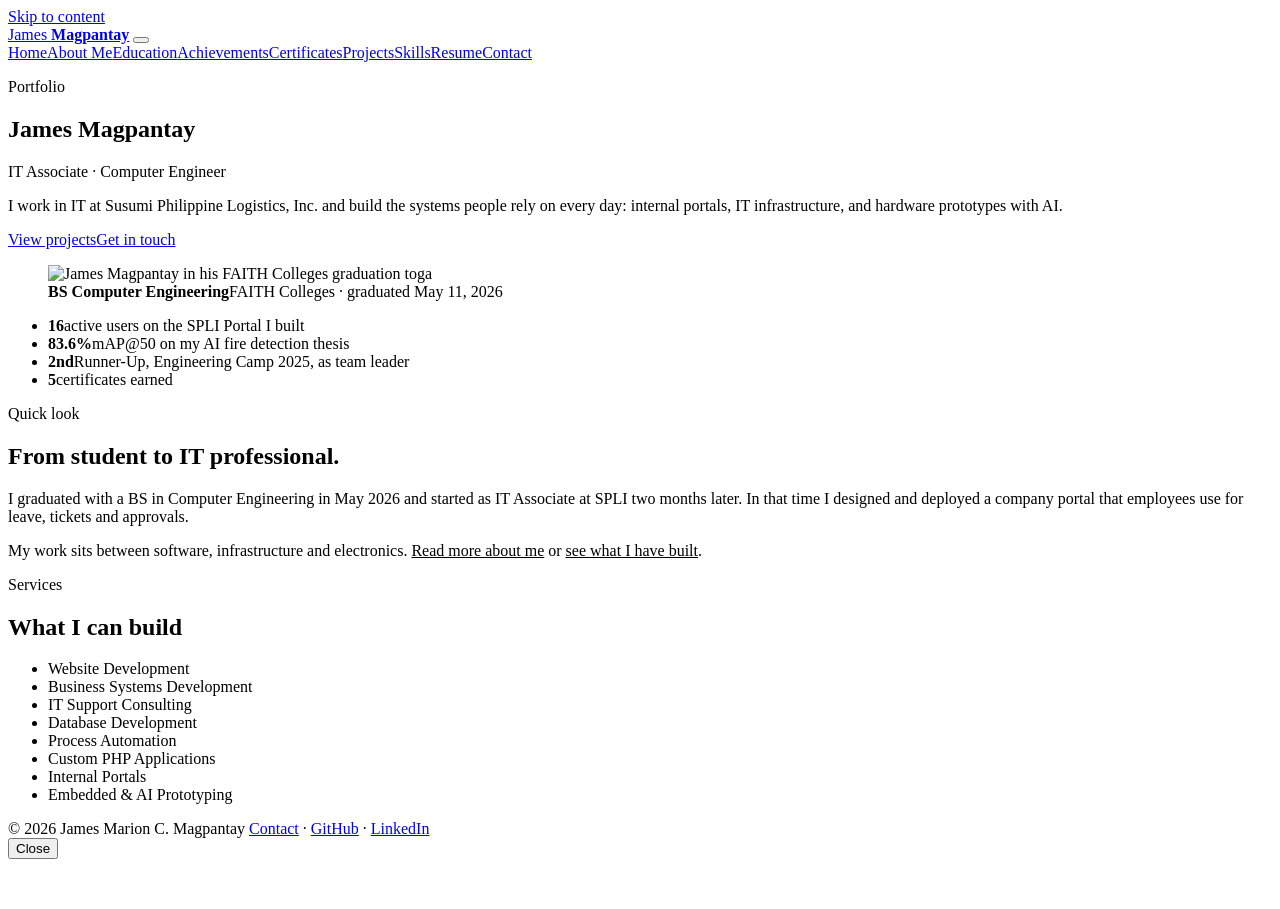
==== commit 02df5150: "Add files via upload" ====
--- a/index.html
+++ b/index.html
@@ -1,199 +1,68 @@
 <!doctype html>
 <html lang="en">
 <head>
-  <meta charset="utf-8">
-  <meta name="viewport" content="width=device-width, initial-scale=1">
-  <title>James Magpantay | IT Associate and Computer Engineer</title>
-  <meta name="description" content="Portfolio of James Magpantay, Computer Engineering graduate and IT Associate. Projects, certifications, achievements and skills.">
-  <meta name="theme-color" content="#070b14">
-  <meta property="og:title" content="James Magpantay | IT Associate and Computer Engineer">
-  <meta property="og:description" content="Real projects, certifications and achievements: the SPLI Portal, a Visitor Logs system and an AI fire detection thesis.">
-  <meta property="og:image" content="assets/images/hero/graduation.jpg">
-  <meta property="og:type" content="website">
-  <link rel="icon" href="data:image/svg+xml,%3Csvg xmlns='http://www.w3.org/2000/svg' viewBox='0 0 64 64'%3E%3Crect width='64' height='64' rx='16' fill='%23070b14'/%3E%3Ctext x='32' y='43' font-family='Arial' font-size='30' font-weight='700' text-anchor='middle' fill='%23ff6a1a'%3EJM%3C/text%3E%3C/svg%3E">
-  <link rel="preconnect" href="https://fonts.googleapis.com">
-  <link rel="preconnect" href="https://fonts.gstatic.com" crossorigin>
-  <link href="https://fonts.googleapis.com/css2?family=Bricolage+Grotesque:opsz,wght@12..96,500;12..96,600;12..96,700&family=Hanken+Grotesk:wght@400;500;600&display=swap" rel="stylesheet">
-  <link rel="stylesheet" href="style.css">
+<meta charset="utf-8">
+<meta name="viewport" content="width=device-width, initial-scale=1">
+<title>James Magpantay | IT Associate and Computer Engineer</title>
+<meta name="description" content="Portfolio of James Magpantay, IT Associate and Computer Engineering graduate. Real projects, certificates and achievements.">
+<meta name="theme-color" content="#060a14">
+<meta property="og:title" content="James Magpantay | IT Associate and Computer Engineer">
+<meta property="og:description" content="Portfolio of James Magpantay, IT Associate and Computer Engineering graduate. Real projects, certificates and achievements.">
+<meta property="og:type" content="website">
+<meta property="og:image" content="assets/img/graduation.jpg">
+<link rel="icon" href="data:image/svg+xml,%3Csvg xmlns='http://www.w3.org/2000/svg' viewBox='0 0 64 64'%3E%3Crect width='64' height='64' rx='16' fill='%23060a14'/%3E%3Ctext x='32' y='43' font-family='Arial' font-size='30' font-weight='700' text-anchor='middle' fill='%23ff6a1a'%3EJM%3C/text%3E%3C/svg%3E">
+<link rel="preconnect" href="https://fonts.googleapis.com">
+<link rel="preconnect" href="https://fonts.gstatic.com" crossorigin>
+<link href="https://fonts.googleapis.com/css2?family=Bricolage+Grotesque:opsz,wght@12..96,500;12..96,600;12..96,700&family=Hanken+Grotesk:wght@400;500;600&display=swap" rel="stylesheet">
+<link rel="stylesheet" href="css/style.css">
 </head>
 <body>
-  <a class="skip" href="#main">Skip to content</a>
+<a class="skip" href="#main">Skip to content</a>
+<header class="nav" id="nav"><div class="nav__inner">
+<a class="nav__brand" href="index.html" aria-label="James Magpantay, home">James <b>Magpantay</b></a>
+<button class="nav__toggle" id="navToggle" aria-expanded="false" aria-controls="navLinks" aria-label="Open menu"><span></span><span></span></button>
+<nav class="nav__links" id="navLinks" aria-label="Primary"><a href="index.html" aria-current="page">Home</a><a href="about.html">About Me</a><a href="education.html">Education</a><a href="achievements.html">Achievements</a><a href="certificates.html">Certificates</a><a href="projects.html">Projects</a><a href="skills.html">Skills</a><a href="resume.html">Resume</a><a class="nav__cta" href="contact.html">Contact</a></nav>
+</div></header>
+<main id="main">
 
-  <header class="nav" id="nav">
-    <div class="nav__inner">
-      <a class="nav__brand" href="#home" aria-label="James Magpantay, home">James Magpantay</a>
-      <button class="nav__toggle" id="navToggle" aria-expanded="false" aria-controls="navLinks" aria-label="Open menu">
-        <span></span><span></span>
-      </button>
-      <nav class="nav__links" id="navLinks" aria-label="Primary">
-        <a href="#home">Home</a>
-        <a href="#about">About Me</a>
-        <a href="#education">Education</a>
-        <a href="#certifications">Certifications</a>
-        <a href="#achievements">Achievements</a>
-        <a href="#featured">Featured Project</a>
-        <a href="#projects">Projects</a>
-        <a href="#skills">Skills</a>
-        <a href="#resume">Resume</a>
-        <a class="nav__cta" href="#contact">Contact</a>
-      </nav>
-    </div>
-  </header>
+<section class="hero" aria-label="Introduction">
+<div class="hero__glow" aria-hidden="true"></div>
+<div class="wrap hero__grid">
+<div class="hero__copy">
+<p class="eyebrow rv">Portfolio</p>
+<h1 class="hero__name rv">James Magpantay</h1>
+<p class="hero__title rv">IT Associate &middot; Computer Engineer</p>
+<p class="hero__intro rv">I work in IT at Susumi Philippine Logistics, Inc. and build the systems people rely on every day: internal portals, IT infrastructure, and hardware prototypes with AI.</p>
+<div class="hero__actions rv"><a class="btn btn--primary" href="projects.html">View projects</a><a class="btn btn--glass" href="contact.html">Get in touch</a></div>
+</div>
+<figure class="hero__figure rv">
+<div class="hero__frame"><img src="assets/img/graduation.jpg" alt="James Magpantay in his FAITH Colleges graduation toga" width="1280" height="1600" fetchpriority="high"></div>
+<figcaption class="hero__caption glass"><strong>BS Computer Engineering</strong><span>FAITH Colleges &middot; graduated May 11, 2026</span></figcaption>
+</figure>
+</div>
+<div class="wrap"><ul class="highlights glass rv">
+<li><b data-count="16">16</b><span>active users on the SPLI Portal I built</span></li>
+<li><b data-count="83.6" data-suffix="%">83.6%</b><span>mAP@50 on my AI fire detection thesis</span></li>
+<li><b>2nd</b><span>Runner-Up, Engineering Camp 2025, as team leader</span></li>
+<li><b data-count="5">5</b><span>certificates earned</span></li>
+</ul></div>
+</section>
+<section class="section section--tight"><div class="wrap two">
+<div><p class="eyebrow rv">Quick look</p><h2 class="section__title rv">From student to IT professional.</h2></div>
+<div class="prose rv"><p>I graduated with a BS in Computer Engineering in May 2026 and started as IT Associate at SPLI two months later. In that time I designed and deployed a company portal that employees use for leave, tickets and approvals.</p>
+<p>My work sits between software, infrastructure and electronics. <a href="about.html" style="color:var(--accent2)">Read more about me</a> or <a href="projects.html" style="color:var(--accent2)">see what I have built</a>.</p></div>
+</div></section>
+<section class="section--tight section"><div class="wrap"><div class="services glass rv"><p class="eyebrow">Services</p><h2>What I can build</h2><ul><li class="rv">Website Development</li><li class="rv">Business Systems Development</li><li class="rv">IT Support Consulting</li><li class="rv">Database Development</li><li class="rv">Process Automation</li><li class="rv">Custom PHP Applications</li><li class="rv">Internal Portals</li><li class="rv">Embedded &amp; AI Prototyping</li></ul></div></div></section>
 
-  <main id="main">
-
-    <!-- HOME -->
-    <section class="hero" id="home" aria-label="Introduction">
-      <div class="hero__glow" aria-hidden="true"></div>
-      <div class="wrap hero__grid">
-        <div class="hero__copy">
-          <h1 class="hero__name" id="heroName">James Magpantay</h1>
-          <p class="hero__title" id="heroTitle">IT Associate and Computer Engineer</p>
-          <p class="hero__intro" id="heroIntro"></p>
-          <div class="hero__actions">
-            <a class="btn btn--primary" href="#featured">See the SPLI Portal</a>
-            <a class="btn btn--glass" href="#contact">Get in touch</a>
-          </div>
-        </div>
-        <figure class="hero__figure">
-          <div class="hero__frame">
-            <img id="heroImg" src="assets/images/hero/graduation.jpg" alt="James Magpantay in his graduation toga" width="1280" height="1600" fetchpriority="high">
-          </div>
-          <figcaption class="hero__caption glass">
-            <strong id="heroCapTitle">BS Computer Engineering</strong>
-            <span id="heroCapSub">FAITH Colleges, graduated May 11, 2026</span>
-          </figcaption>
-        </figure>
-      </div>
-      <div class="wrap">
-        <ul class="highlights glass" id="highlights"></ul>
-      </div>
-    </section>
-
-    <!-- ABOUT -->
-    <section class="section" id="about">
-      <div class="wrap about">
-        <div class="about__media" id="aboutMedia"></div>
-        <div class="about__body">
-          <h2 class="section__title">About me</h2>
-          <div id="aboutText" class="prose"></div>
-          <div id="aboutCurrent" class="current glass"></div>
-        </div>
-      </div>
-    </section>
-
-    <!-- EDUCATION -->
-    <section class="section" id="education">
-      <div class="wrap">
-        <div class="section__head">
-          <h2 class="section__title">Education</h2>
-          <p class="section__lede">A Computer Engineering degree, a thesis that works in the real world, and hands-on IT training.</p>
-        </div>
-        <div id="educationBody" class="edu"></div>
-      </div>
-    </section>
-
-    <!-- CERTIFICATIONS -->
-    <section class="section" id="certifications">
-      <div class="wrap">
-        <div class="section__head">
-          <h2 class="section__title">Certifications</h2>
-          <p class="section__lede">Verified learning, each with the full certificate to view.</p>
-        </div>
-        <div id="certGrid" class="cert-grid"></div>
-
-        <div class="subhead">
-          <h3>Training and professional development</h3>
-          <p>Seminars, workshops, trainings and events.</p>
-        </div>
-        <div id="trainingGrid" class="train-grid"></div>
-      </div>
-    </section>
-
-    <!-- ACHIEVEMENTS -->
-    <section class="section" id="achievements">
-      <div class="wrap">
-        <div class="section__head">
-          <h2 class="section__title">Achievements</h2>
-          <p class="section__lede">Recognition earned and systems delivered.</p>
-        </div>
-        <div id="achGrid" class="ach-grid"></div>
-      </div>
-    </section>
-
-    <!-- FEATURED PROJECT -->
-    <section class="section section--featured" id="featured">
-      <div class="wrap">
-        <div id="featuredBody" class="case"></div>
-      </div>
-    </section>
-
-    <!-- PROJECTS -->
-    <section class="section" id="projects">
-      <div class="wrap">
-        <div class="section__head">
-          <h2 class="section__title">More projects</h2>
-          <p class="section__lede">Systems built for real users and a thesis built to protect real spaces.</p>
-        </div>
-        <div id="projectList" class="proj-list"></div>
-      </div>
-    </section>
-
-    <!-- SKILLS -->
-    <section class="section" id="skills">
-      <div class="wrap">
-        <div class="section__head">
-          <h2 class="section__title">Skills</h2>
-          <p class="section__lede">Rated honestly: Advanced, Intermediate, or still Learning.</p>
-        </div>
-        <div id="skillGrid" class="skill-grid"></div>
-      </div>
-    </section>
-
-    <!-- SERVICES -->
-    <section class="section section--tight" id="services">
-      <div class="wrap">
-        <div class="services glass">
-          <h2 class="services__title">What I can build for you</h2>
-          <ul id="serviceList" class="services__list"></ul>
-        </div>
-      </div>
-    </section>
-
-    <!-- RESUME -->
-    <section class="section" id="resume">
-      <div class="wrap">
-        <div class="resume glass" id="resumeBox"></div>
-      </div>
-    </section>
-
-    <!-- CONTACT -->
-    <section class="section section--contact" id="contact">
-      <div class="wrap contact">
-        <h2 class="contact__title" id="contactCta">Interested in collaborating, hiring, or discussing a project? Let's connect.</h2>
-        <p class="contact__sub">Open to employment, freelance work, professional networking and collaboration.</p>
-        <div class="contact__links" id="contactLinks"></div>
-      </div>
-    </section>
-  </main>
-
-  <footer class="footer">
-    <div class="wrap footer__inner">
-      <span id="footerName">James Magpantay</span>
-      <span id="footerYear"></span>
-    </div>
-  </footer>
-
-  <!-- Lightbox for certificates and screenshots -->
-  <div class="lightbox" id="lightbox" role="dialog" aria-modal="true" aria-label="Image viewer" hidden>
-    <button class="lightbox__close" id="lightboxClose" aria-label="Close image">Close</button>
-    <figure class="lightbox__fig">
-      <img id="lightboxImg" alt="">
-      <figcaption id="lightboxCap"></figcaption>
-    </figure>
-  </div>
-
-  <script src="data.js"></script>
-  <script src="script.js"></script>
+</main>
+<footer class="footer"><div class="wrap footer__inner">
+<span>&copy; 2026 James Marion C. Magpantay</span>
+<span><a href="contact.html">Contact</a> &middot; <a href="https://github.com/magpantayjames2-ux" target="_blank" rel="noopener">GitHub</a> &middot; <a href="https://www.linkedin.com/in/james-marion-magpantay-127573398/" target="_blank" rel="noopener">LinkedIn</a></span>
+</div></footer>
+<div class="lightbox" id="lightbox" role="dialog" aria-modal="true" aria-label="Image viewer" aria-hidden="true">
+<button id="lbClose" type="button">Close</button>
+<figure><img id="lbImg" alt=""><figcaption id="lbCap"></figcaption></figure>
+</div>
+<script src="js/main.js"></script>
 </body>
 </html>
